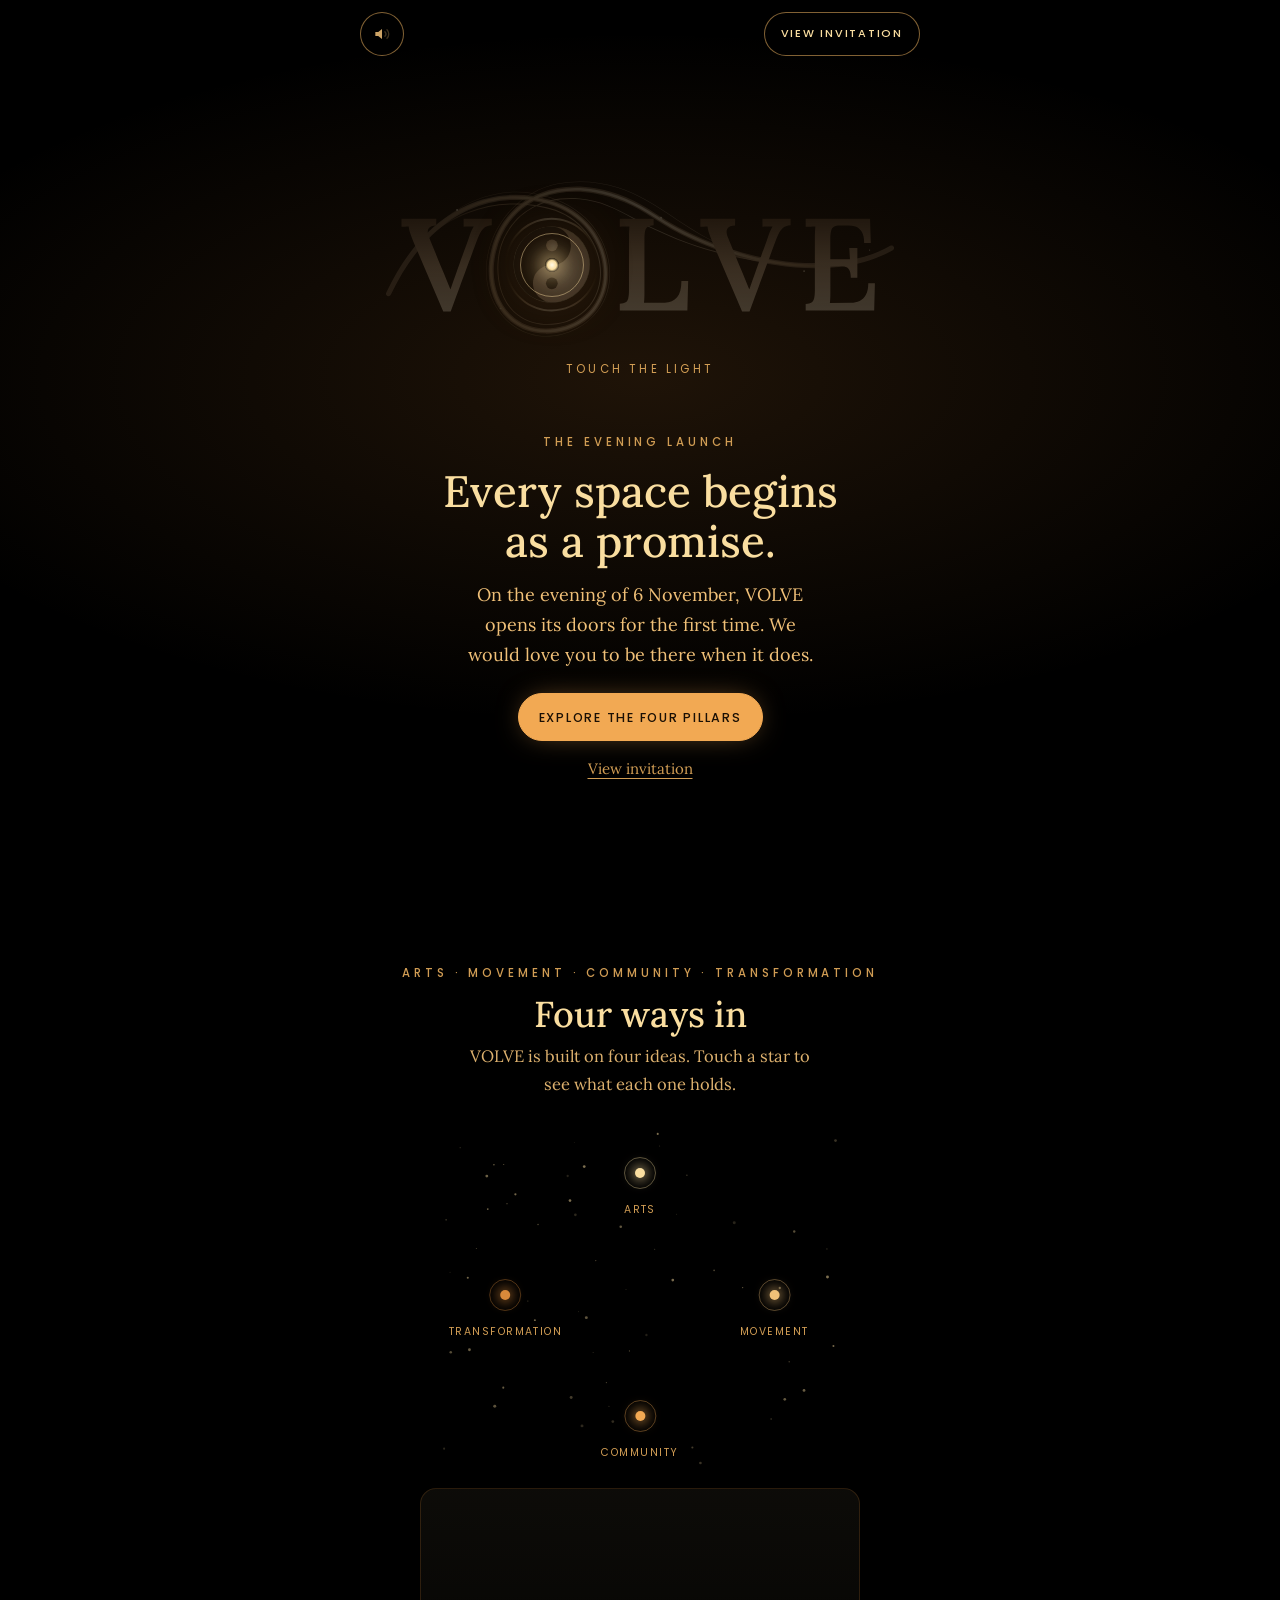
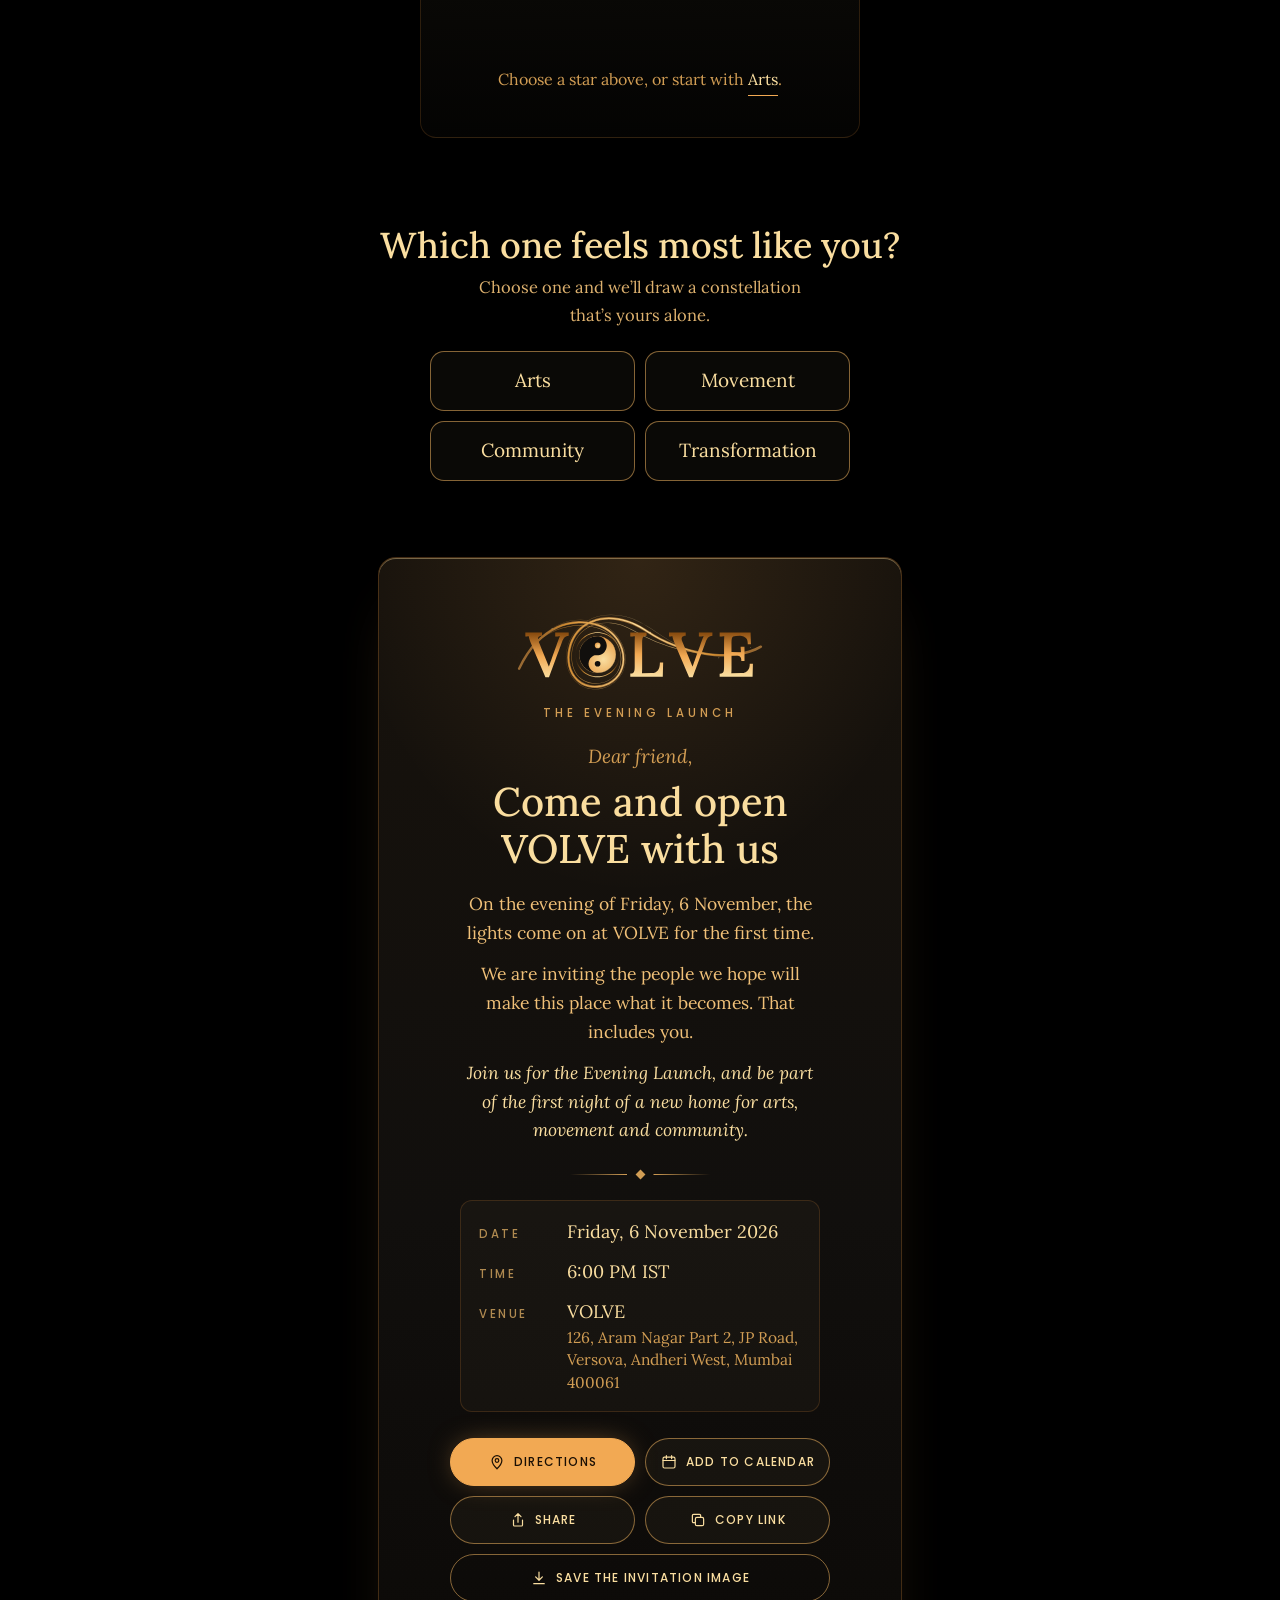
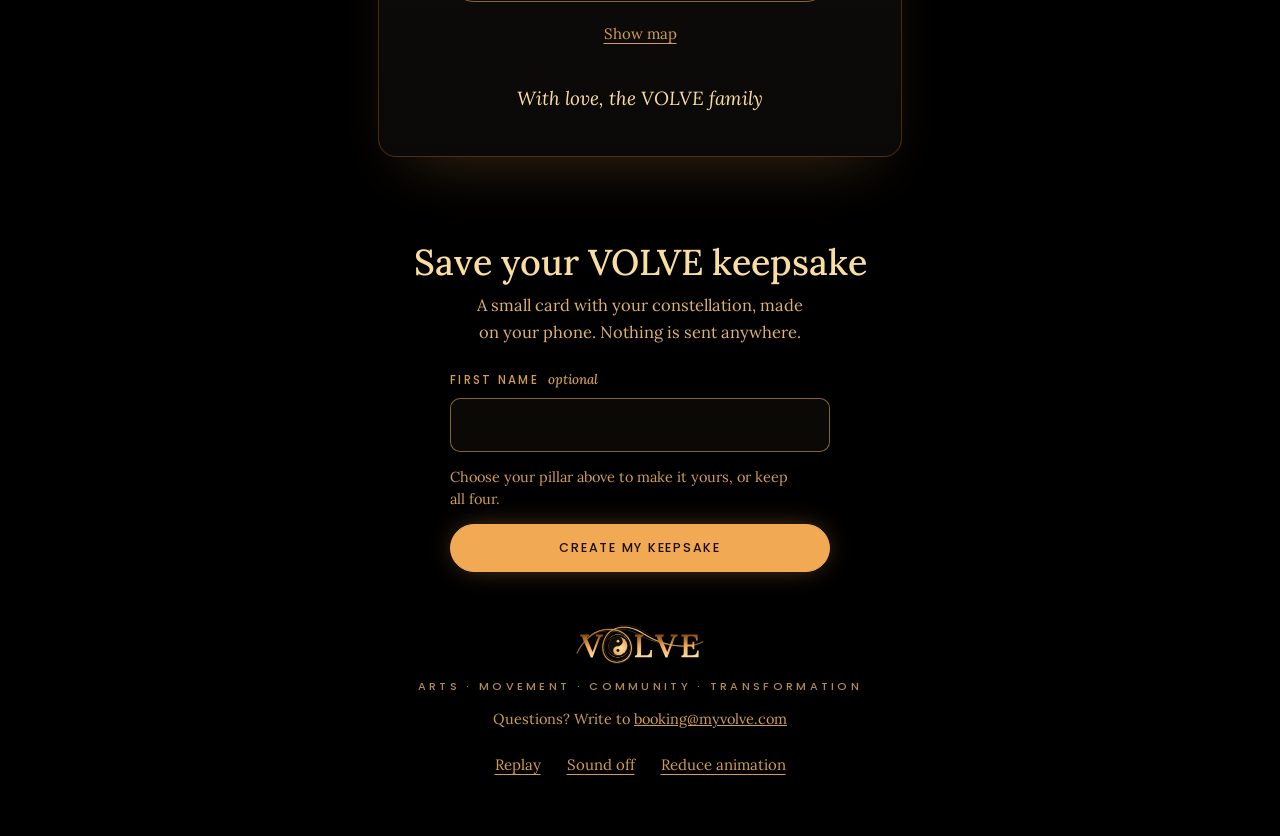
==== evening/index.html @ a176f543 "VOLVE launch invitations: Launch Pooja and Evening Launch Co-Authored-By: Claude Opus 5.5 <noreply@a" ====
<!doctype html>
<html lang="en" data-root="../">
<head>
<meta charset="utf-8">
<meta name="viewport" content="width=device-width, initial-scale=1, viewport-fit=cover">
<title>You’re invited · The VOLVE Evening Launch</title>
<meta name="description" content="6:00 PM, Friday, 6 November 2026. The first evening of VOLVE, Versova. Come and be part of it.">
<meta name="theme-color" content="#000000">
<meta name="color-scheme" content="dark">
<meta name="robots" content="noindex">
<meta property="og:type" content="website">
<meta property="og:site_name" content="VOLVE">
<meta property="og:url" content="https://invite.myvolve.com/evening/">
<meta property="og:title" content="You're invited · The VOLVE Evening Launch">
<meta property="og:description" content="6:00 PM, Friday, 6 November 2026. The first evening of VOLVE, Versova. Come and be part of it.">
<meta property="og:image" content="https://invite.myvolve.com/assets/og/og-evening.jpg">
<meta property="og:image:type" content="image/jpeg">
<meta property="og:image:width" content="1200">
<meta property="og:image:height" content="630">
<meta property="og:image:alt" content="You're invited · The VOLVE Evening Launch">
<meta name="twitter:card" content="summary_large_image">
<link rel="canonical" href="https://invite.myvolve.com/evening/">
<link rel="icon" href="../assets/brand/favicon.png">
<link rel="preload" href="../assets/brand/volve-logo-gold.svg" as="image">
<link rel="stylesheet" href="../shared/base.css">
<link rel="stylesheet" href="evening.css">
</head>
<body class="evening">
<div class="preview-bar" role="note">Preview · the date awaits final confirmation</div>

<main>
  <!-- 1 · Enter the world of VOLVE -->
  <section class="intro" id="top" aria-label="Welcome">
    <header class="topbar">
      <button type="button" class="icon-btn" data-action="sound" aria-pressed="false" aria-label="Turn sound on">
        <svg viewBox="0 0 24 24" aria-hidden="true"><path d="M4 9.5h3.5L12 6v12l-4.5-3.5H4z"/><path class="wave" d="M15.5 9.2a4 4 0 0 1 0 5.6M18 6.8a7.4 7.4 0 0 1 0 10.4"/></svg>
        <span class="label sr-only">Sound off</span>
      </button>
      <a class="btn btn-quiet" href="#invitation" data-go="invitation">View invitation</a>
    </header>

    <div class="lockup" id="lockup">
      <img class="logo" id="logo" src="../assets/brand/volve-logo-gold.svg" alt="VOLVE" width="1428" height="456">
      <svg class="trace" viewBox="86 322 1428 456" aria-hidden="true" focusable="false">
        <defs>
          <linearGradient id="traceGrad" x1="0" y1="0" x2="1" y2="0">
            <stop offset="0" stop-color="#8A4D10" stop-opacity="0"/><stop offset=".25" stop-color="#D89030"/>
            <stop offset=".5" stop-color="#FADEA0"/><stop offset=".75" stop-color="#D89030"/><stop offset="1" stop-color="#8A4D10" stop-opacity="0"/>
          </linearGradient>
          <filter id="traceGlow" x="-20%" y="-50%" width="140%" height="200%"><feGaussianBlur stdDeviation="6" result="b"/><feMerge><feMergeNode in="b"/><feMergeNode in="SourceGraphic"/></feMerge></filter>
        </defs>
        <path class="trace-path" transform="translate(2.4 50.9)" pathLength="1" filter="url(#traceGlow)"
          d="M 106.8 594.0 C 225.3 344.0 415.3 296.0 565.3 348.0 C 733.3 410.0 753.3 636.0 595.3 688.0 C 453.3 730.0 363.3 610.0 395.3 478.0 C 437.3 296.0 651.3 252.0 837.3 380.0 C 1025.3 506.0 1318.2 566.0 1488.2 468.0"/>
      </svg>
      <button type="button" class="spark" id="spark" aria-describedby="spark-cue">
        <span class="sr-only">Touch the light to begin</span>
      </button>
    </div>
    <p class="spark-cue" id="spark-cue" aria-live="polite">Touch the light</p>

    <div class="intro-copy">
      <p class="caps eyebrow">The Evening Launch</p>
      <h1 class="intro-title">Every space begins as a promise.</h1>
      <p class="intro-lead">On the evening of <span data-fill="dayMonth">6 November</span>, VOLVE opens its doors for the first time. We would love you to be there when it does.</p>
      <div class="intro-actions">
        <a class="btn btn-primary" href="#explore" data-go="explore">Explore the four pillars</a>
        <a class="link-btn" href="#invitation" data-go="invitation">View invitation</a>
      </div>
    </div>
  </section>

  <!-- 2 · A constellation of possibilities -->
  <section class="explore" id="explore" aria-labelledby="explore-title">
    <div class="wrap">
      <p class="caps eyebrow">Arts · Movement · Community · Transformation</p>
      <h2 id="explore-title">Four ways in</h2>
      <p class="sub">VOLVE is built on four ideas. Touch a star to see what each one holds.</p>

      <div class="sky" id="sky">
        <svg class="sky-lines" viewBox="0 0 360 300" aria-hidden="true" focusable="false">
          <g class="dust"><circle cx="118.0" cy="48.0" r="0.99" opacity="0.15"/><circle cx="192.6" cy="110.8" r="0.45" opacity="0.31"/><circle cx="17.2" cy="130.6" r="0.46" opacity="0.15"/><circle cx="153.4" cy="245.4" r="0.51" opacity="0.20"/><circle cx="224.9" cy="280.7" r="0.92" opacity="0.27"/><circle cx="347.6" cy="17.6" r="1.17" opacity="0.23"/><circle cx="54.8" cy="38.4" r="0.68" opacity="0.43"/><circle cx="67.6" cy="173.8" r="0.98" opacity="0.26"/><circle cx="196.8" cy="22.3" r="0.45" opacity="0.20"/><circle cx="243.5" cy="128.9" r="0.68" opacity="0.34"/><circle cx="163.5" cy="91.5" r="1.11" opacity="0.39"/><circle cx="89.9" cy="171.7" r="0.87" opacity="0.45"/><circle cx="260.8" cy="88.1" r="1.28" opacity="0.16"/><circle cx="151.2" cy="225.1" r="0.54" opacity="0.31"/><circle cx="17.8" cy="199.1" r="1.09" opacity="0.34"/><circle cx="312.2" cy="95.6" r="1.03" opacity="0.35"/><circle cx="208.1" cy="137.2" r="1.16" opacity="0.48"/><circle cx="170.9" cy="197.9" r="0.45" opacity="0.39"/><circle cx="231.8" cy="294.0" r="1.14" opacity="0.23"/><circle cx="139.8" cy="199.2" r="0.42" opacity="0.30"/><circle cx="63.2" cy="38.2" r="0.45" opacity="0.41"/><circle cx="49.5" cy="76.3" r="0.75" opacity="0.45"/><circle cx="32.4" cy="135.2" r="0.89" opacity="0.46"/><circle cx="292.4" cy="256.3" r="0.65" opacity="0.28"/><circle cx="130.3" cy="262.2" r="1.26" opacity="0.18"/><circle cx="66.0" cy="71.7" r="0.61" opacity="0.30"/><circle cx="211.4" cy="80.7" r="0.40" opacity="0.28"/><circle cx="134.0" cy="169.4" r="1.26" opacity="0.38"/><circle cx="185.5" cy="184.3" r="1.01" opacity="0.14"/><circle cx="320.6" cy="231.8" r="1.19" opacity="0.42"/><circle cx="142.1" cy="120.5" r="0.49" opacity="0.36"/><circle cx="25.9" cy="23.7" r="0.59" opacity="0.18"/><circle cx="123.7" cy="19.4" r="0.40" opacity="0.18"/><circle cx="39.7" cy="110.2" r="0.42" opacity="0.45"/><circle cx="220.2" cy="47.4" r="0.63" opacity="0.25"/><circle cx="132.2" cy="39.9" r="1.16" opacity="0.50"/><circle cx="168.0" cy="145.3" r="0.48" opacity="0.16"/><circle cx="124.6" cy="81.3" r="1.15" opacity="0.18"/><circle cx="12.1" cy="281.7" r="0.88" opacity="0.18"/><circle cx="195.2" cy="11.9" r="0.88" opacity="0.49"/><circle cx="307.9" cy="207.3" r="0.64" opacity="0.26"/><circle cx="62.8" cy="229.4" r="0.88" opacity="0.42"/><circle cx="120.0" cy="69.1" r="1.13" opacity="0.49"/><circle cx="304.1" cy="239.4" r="1.14" opacity="0.40"/><circle cx="83.8" cy="155.2" r="0.72" opacity="0.13"/><circle cx="13.8" cy="85.6" r="0.63" opacity="0.38"/><circle cx="340.7" cy="134.6" r="1.24" opacity="0.50"/><circle cx="340.2" cy="110.5" r="0.60" opacity="0.21"/><circle cx="73.2" cy="63.7" r="0.96" opacity="0.46"/><circle cx="299.8" cy="144.0" r="0.99" opacity="0.42"/><circle cx="33.8" cy="196.9" r="1.22" opacity="0.42"/><circle cx="268.0" cy="143.6" r="0.56" opacity="0.42"/><circle cx="121.0" cy="237.8" r="1.27" opacity="0.27"/><circle cx="145.3" cy="280.5" r="1.05" opacity="0.18"/><circle cx="48.7" cy="48.1" r="1.21" opacity="0.43"/><circle cx="55.5" cy="245.3" r="1.28" opacity="0.37"/><circle cx="127.3" cy="164.2" r="0.52" opacity="0.13"/><circle cx="345.8" cy="193.7" r="0.87" opacity="0.47"/><circle cx="156.7" cy="258.5" r="1.14" opacity="0.20"/><circle cx="92.6" cy="89.5" r="0.62" opacity="0.34"/></g>
          <path class="edge" id="edge-0" d="M180 46 L302 150" pathLength="1"/>
          <path class="edge" id="edge-1" d="M302 150 L180 254" pathLength="1"/>
          <path class="edge" id="edge-2" d="M180 254 L58 150" pathLength="1"/>
          <path class="edge" id="edge-3" d="M58 150 L180 46" pathLength="1"/>
        </svg>
        <button type="button" class="star" data-p="arts" style="--x:50%;--y:15.3%;--c:#FADEA0" aria-pressed="false" aria-controls="panel"><span class="dot" aria-hidden="true"></span><span class="name">Arts</span></button>
        <button type="button" class="star" data-p="movement" style="--x:82%;--y:50%;--c:#F0C078" aria-pressed="false" aria-controls="panel"><span class="dot" aria-hidden="true"></span><span class="name">Movement</span></button>
        <button type="button" class="star" data-p="community" style="--x:50%;--y:84.7%;--c:#F2A953" aria-pressed="false" aria-controls="panel"><span class="dot" aria-hidden="true"></span><span class="name">Community</span></button>
        <button type="button" class="star" data-p="transformation" style="--x:18%;--y:50%;--c:#D9893A" aria-pressed="false" aria-controls="panel"><span class="dot" aria-hidden="true"></span><span class="name">Transformation</span></button>
      </div>

      <div class="panel" id="panel" aria-live="polite">
        <canvas class="pillar-art" id="pillar-art" width="640" height="240" aria-hidden="true"></canvas>
        <div class="panel-text" id="panel-text">
          <p class="panel-hint">Choose a star above, or start with <button type="button" class="inline-btn" data-start="arts">Arts</button>.</p>
        </div>
      </div>
    </div>
  </section>

  <!-- 3 · Make your mark -->
  <section class="mark" id="mark" aria-labelledby="mark-title">
    <div class="wrap">
      <h2 id="mark-title">Which one feels most like you?</h2>
      <p class="sub">Choose one and we’ll draw a constellation that’s yours alone.</p>
      <div class="mark-grid" role="group" aria-label="Choose your pillar">
        <button type="button" class="mark-btn" data-m="arts" aria-pressed="false" style="--c:#FADEA0">Arts</button>
        <button type="button" class="mark-btn" data-m="movement" aria-pressed="false" style="--c:#F0C078">Movement</button>
        <button type="button" class="mark-btn" data-m="community" aria-pressed="false" style="--c:#F2A953">Community</button>
        <button type="button" class="mark-btn" data-m="transformation" aria-pressed="false" style="--c:#D9893A">Transformation</button>
      </div>

      <form class="name-step" id="name-step" hidden>
        <p class="name-q">May we write your name beside it?</p>
        <div class="name-row">
          <label class="sr-only" for="name-input">Your first name (optional)</label>
          <input id="name-input" autocomplete="given-name" maxlength="30" placeholder="Your first name" aria-describedby="name-note">
          <button type="submit" class="btn btn-primary">Add</button>
        </div>
        <button type="button" class="link-btn" id="name-skip">Skip</button>
        <p class="name-note" id="name-note">Your name stays on this phone. It is never sent anywhere.</p>
      </form>

      <figure class="my-sky" id="my-sky" hidden>
        <canvas id="my-canvas" width="720" height="720" role="img" aria-label="Your constellation"></canvas>
        <figcaption>
          <p class="my-title" id="my-title"></p>
          <p class="my-response" id="my-response" aria-live="polite"></p>
          <a class="btn btn-primary" href="#invitation" data-go="invitation" id="reveal-btn">Reveal my invitation</a>
        </figcaption>
      </figure>
    </div>
  </section>

  <!-- 4 · The invitation -->
  <section class="invite" id="invitation" tabindex="-1" aria-labelledby="invite-title">
    <div class="wrap">
      <article class="card" id="card">
        <div class="sweep" aria-hidden="true"></div>
        <img class="logo-sm" src="../assets/brand/volve-logo-gold.svg" alt="VOLVE" width="1428" height="456">
        <p class="caps eyebrow">The Evening Launch</p>
        <p class="greeting" id="greeting">Dear friend,</p>
        <h1 id="invite-title">Come and open VOLVE with us</h1>
        <div class="copy">
          <p>On the evening of <span data-fill="weekdayDayMonth">Friday, 6 November</span>, the lights come on at VOLVE for the first time.</p>
          <p>We are inviting the people we hope will make this place what it becomes. That includes you.</p>
          <p class="lead">Join us for the Evening Launch, and be part of the first night of a new home for arts, movement and community.</p>
        </div>
        <p class="your-pillar" id="your-pillar" hidden></p>

        <div class="gilt-rule" aria-hidden="true"><span></span></div>

        <dl class="details">
          <div><dt>Date</dt><dd data-fill="date">Friday, 6 November 2026</dd></div>
          <div><dt>Time</dt><dd data-fill="time">6:00 PM IST</dd></div>
          <div><dt>Venue</dt><dd><span data-fill="venueName">VOLVE</span><small data-fill="venue1">126, Aram Nagar Part 2, JP Road,</small><small data-fill="venue2">Versova, Andheri West, Mumbai 400061</small></dd></div>
        </dl>

        <div class="actions">
          <a class="btn btn-primary" data-href="maps" href="https://maps.app.goo.gl/Mk4wmQ7941QApeSA9" target="_blank" rel="noopener">
            <svg viewBox="0 0 24 24" aria-hidden="true"><path d="M12 21s-6.5-6.2-6.5-11a6.5 6.5 0 0 1 13 0c0 4.8-6.5 11-6.5 11z"/><circle cx="12" cy="10" r="2.4"/></svg>Directions</a>
          <a class="btn" href="../assets/calendar/volve-evening-launch.ics" data-action="calendar">
            <svg viewBox="0 0 24 24" aria-hidden="true"><rect x="4" y="5.5" width="16" height="14.5" rx="2"/><path d="M4 10h16M8.5 3.5v4M15.5 3.5v4"/></svg>Add to calendar</a>
          <button type="button" class="btn" data-action="share">
            <svg viewBox="0 0 24 24" aria-hidden="true"><path d="M12 15V4M8 7.5 12 3.5l4 4M6 12v6.5A1.5 1.5 0 0 0 7.5 20h9a1.5 1.5 0 0 0 1.5-1.5V12"/></svg>Share</button>
          <button type="button" class="btn" data-action="copy">
            <svg viewBox="0 0 24 24" aria-hidden="true"><rect x="8.5" y="8.5" width="11" height="11" rx="2"/><path d="M15.5 8.5V6a1.5 1.5 0 0 0-1.5-1.5H6A1.5 1.5 0 0 0 4.5 6v8A1.5 1.5 0 0 0 6 15.5h2.5"/></svg>Copy link</button>
          <button type="button" class="btn btn-ghost wide" data-action="card">
            <svg viewBox="0 0 24 24" aria-hidden="true"><path d="M12 4v11M7.5 10.5 12 15l4.5-4.5M5 19.5h14"/></svg>Save the invitation image</button>
          <button type="button" class="link-btn wide" data-action="map" aria-controls="map-box" aria-expanded="false">Show map</button>
        </div>
        <div class="map-box" id="map-box" hidden></div>

        <p class="host" data-fill="host">With love, the VOLVE family</p>
      </article>
    </div>
  </section>

  <!-- 5 · Keepsake -->
  <section class="keepsake" id="keepsake" aria-labelledby="keep-title">
    <div class="wrap">
      <h2 id="keep-title">Save your VOLVE keepsake</h2>
      <p class="sub">A small card with your constellation, made on your phone. Nothing is sent anywhere.</p>
      <form class="keep-form" id="keep-form">
        <div class="field">
          <label for="keep-name">First name <span class="opt">optional</span></label>
          <input id="keep-name" autocomplete="given-name" maxlength="30">
        </div>
        <p class="hint" id="keep-note">Choose your pillar above to make it yours, or keep all four.</p>
        <button type="submit" class="btn btn-primary btn-block" id="keep-make">Create my keepsake</button>
      </form>
      <div class="keep-out" id="keep-out" hidden>
        <img id="keep-img" alt="">
        <div class="actions">
          <button type="button" class="btn btn-primary" id="keep-save">Save image</button>
          <button type="button" class="btn" id="keep-share">Share</button>
        </div>
      </div>
      <p class="hint inapp" data-inapp-hint hidden></p>
    </div>
  </section>
</main>

<footer class="foot">
  <img class="foot-logo" src="../assets/brand/volve-logo-gold.svg" alt="" width="1428" height="456">
  <p class="caps motto">Arts · Movement · Community · Transformation</p>
  <p>Questions? Write to <a data-href="email" href="mailto:booking@myvolve.com" data-fill="email">booking@myvolve.com</a></p>
  <div class="foot-links">
    <button type="button" class="link-btn" id="replay">Replay</button>
    <button type="button" class="link-btn" data-action="sound" aria-pressed="false"><span class="label">Sound off</span></button>
    <button type="button" class="link-btn" data-action="motion" aria-pressed="false">Reduce animation</button>
  </div>
</footer>

<script defer src="../config.js"></script>
<script defer src="../shared/core.js"></script>
<script defer src="../shared/music.js"></script>
<script defer src="evening.js"></script>
</body>
</html>
---- shared/base.css ----
/* Shared components for both invitations. Colours and faces come from each page's tokens. */
@font-face { font-family: "Lora"; font-weight: 400; font-style: normal; font-display: swap; src: url("../assets/fonts/lora-latin-400-normal.woff2") format("woff2"); }
@font-face { font-family: "Lora"; font-weight: 500; font-style: normal; font-display: swap; src: url("../assets/fonts/lora-latin-500-normal.woff2") format("woff2"); }
@font-face { font-family: "Lora"; font-weight: 600; font-style: normal; font-display: swap; src: url("../assets/fonts/lora-latin-600-normal.woff2") format("woff2"); }
@font-face { font-family: "Lora"; font-weight: 400; font-style: italic; font-display: swap; src: url("../assets/fonts/lora-latin-400-italic.woff2") format("woff2"); }
@font-face { font-family: "Lora"; font-weight: 500; font-style: italic; font-display: swap; src: url("../assets/fonts/lora-latin-500-italic.woff2") format("woff2"); }
@font-face { font-family: "Poppins"; font-weight: 400; font-style: normal; font-display: swap; src: url("../assets/fonts/poppins-latin-400-normal.woff2") format("woff2"); }
@font-face { font-family: "Poppins"; font-weight: 500; font-style: normal; font-display: swap; src: url("../assets/fonts/poppins-latin-500-normal.woff2") format("woff2"); }

*, *::before, *::after { box-sizing: border-box; }
html { -webkit-text-size-adjust: 100%; text-size-adjust: 100%; overflow-x: hidden; }
body {
  margin: 0; background: var(--ground); color: var(--ink);
  font-family: var(--f-body); font-size: 17px; line-height: 1.65;
  -webkit-font-smoothing: antialiased; overflow-x: hidden;
}
img, svg, canvas { max-width: 100%; }
h1, h2, h3 { font-family: var(--f-display); font-weight: 500; text-wrap: balance; margin: 0; line-height: 1.18; color: var(--ink-strong); }
p { margin: 0; text-wrap: pretty; }
a { color: inherit; }
button { font: inherit; color: inherit; }
[hidden] { display: none !important; }
.sr-only { position: absolute; width: 1px; height: 1px; padding: 0; margin: -1px; overflow: hidden; clip: rect(0 0 0 0); white-space: nowrap; border: 0; }

.caps { font-family: var(--f-caps); text-transform: uppercase; letter-spacing: .28em; font-size: 12px; font-weight: 500; }
.wrap { width: 100%; max-width: 560px; margin: 0 auto; padding-left: max(18px, env(safe-area-inset-left, 0px)); padding-right: max(18px, env(safe-area-inset-right, 0px)); }

:focus { outline: none; }
:focus-visible { outline: 2px solid var(--focus); outline-offset: 3px; border-radius: 6px; }

/* Preview notice (only while details are unconfirmed) */
.preview-bar { display: none; }
.date-unconfirmed .preview-bar {
  display: block; position: relative; z-index: 30; text-align: center; font-family: var(--f-caps); font-size: 11.5px;
  letter-spacing: .08em; padding: 7px max(16px, env(safe-area-inset-right, 0px)) 7px max(16px, env(safe-area-inset-left, 0px));
  background: var(--preview-bg); color: var(--preview-ink);
}

/* Buttons */
.btn {
  display: inline-flex; align-items: center; justify-content: center; gap: 8px;
  min-height: 48px; padding: 10px 20px; border-radius: 999px; cursor: pointer;
  border: 1px solid var(--line-strong); background: var(--btn-bg); color: var(--ink-strong);
  font-family: var(--f-caps); font-size: 12.5px; font-weight: 500; letter-spacing: .14em; text-transform: uppercase;
  text-decoration: none; text-align: center; line-height: 1.25;
  transition: background .2s ease, border-color .2s ease, transform .09s ease;
  -webkit-tap-highlight-color: transparent;
}
.btn:hover { background: var(--btn-hover); }
.btn:active { transform: scale(.985); }
.btn[disabled] { opacity: .6; cursor: progress; }
.btn-primary { background: var(--accent); border-color: var(--accent); color: var(--on-accent); }
.btn-primary:hover { background: var(--accent-hover); border-color: var(--accent-hover); }
.btn-ghost { background: transparent; }
.btn-block { width: 100%; }
.btn svg { width: 18px; height: 18px; flex: none; }
.link-btn { background: none; border: 0; padding: 10px 6px; min-height: 44px; cursor: pointer; text-decoration: underline; text-underline-offset: 4px; color: var(--ink-soft); font-family: var(--f-body); font-size: 15px; }

/* Action grid */
.actions { display: grid; grid-template-columns: 1fr 1fr; gap: 10px; }
.actions .wide { grid-column: 1 / -1; }
.actions .btn { padding-left: 10px; padding-right: 10px; letter-spacing: .1em; font-size: 12px; }

/* Details list */
.details { display: grid; gap: 14px; margin: 0; }
.details div { display: grid; grid-template-columns: 76px 1fr; gap: 12px; align-items: baseline; }
.details dt { font-family: var(--f-caps); text-transform: uppercase; font-size: 11.5px; letter-spacing: .22em; color: var(--ink-faint); font-weight: 500; }
.details dd { margin: 0; color: var(--ink-strong); font-size: 18px; line-height: 1.45; min-width: 0; }
.details dd small { display: block; font-size: 15.5px; color: var(--ink-soft); }

/* Forms */
.field { display: grid; gap: 8px; min-width: 0; border: 0; padding: 0; margin: 0; }
.field label { font-family: var(--f-caps); text-transform: uppercase; font-size: 11.5px; letter-spacing: .2em; color: var(--ink-soft); font-weight: 500; }
.field input {
  width: 100%; min-height: 50px; padding: 12px 14px; border-radius: 10px; font: inherit; font-size: 17px;
  border: 1px solid var(--line-strong); background: var(--field-bg); color: var(--ink-strong);
}
.field input:focus-visible { outline: 2px solid var(--focus); outline-offset: 2px; }
.field .opt { text-transform: none; letter-spacing: 0; font-family: var(--f-body); font-style: italic; font-size: 13.5px; margin-left: 4px; }
.hint { font-size: 14.5px; color: var(--ink-soft); line-height: 1.5; }

/* Toast */
.toast {
  position: fixed; left: 50%; bottom: calc(18px + env(safe-area-inset-bottom, 0px)); z-index: 60;
  transform: translate(-50%, 16px); opacity: 0; pointer-events: none; transition: all .25s ease;
  background: var(--toast-bg); color: var(--toast-ink); padding: 10px 18px; border-radius: 999px;
  font-family: var(--f-caps); font-size: 12.5px; letter-spacing: .06em; max-width: calc(100% - 32px); text-align: center;
}
.toast.show { opacity: 1; transform: translate(-50%, 0); }

/* Sheet (dialog) */
.sheet-wrap { position: fixed; inset: 0; z-index: 50; background: var(--scrim); display: flex; align-items: flex-end; justify-content: center; opacity: 0; transition: opacity .2s ease; }
.sheet-wrap.open { opacity: 1; }
.sheet {
  width: 100%; max-width: 520px; max-height: 92vh; overflow: auto; background: var(--sheet-bg); color: var(--ink);
  border-radius: 20px 20px 0 0; padding: 20px max(20px, env(safe-area-inset-right, 0px)) calc(24px + env(safe-area-inset-bottom, 0px)) max(20px, env(safe-area-inset-left, 0px));
  transform: translateY(24px); transition: transform .25s ease; border: 1px solid var(--line);
}
.sheet-wrap.open .sheet { transform: none; }
@media (min-width: 640px) { .sheet-wrap { align-items: center; } .sheet { border-radius: 20px; } }
.sheet-head { display: flex; align-items: center; justify-content: space-between; gap: 12px; margin-bottom: 14px; }
.sheet-head h2 { font-size: 22px; }
.sheet-close { background: none; border: 1px solid var(--line-strong); border-radius: 999px; min-height: 40px; padding: 6px 14px; cursor: pointer; font-family: var(--f-caps); font-size: 11.5px; letter-spacing: .14em; text-transform: uppercase; color: var(--ink-soft); }
.sheet-body { display: grid; gap: 14px; }
.sheet-actions { display: grid; gap: 10px; }
.sheet-note { font-size: 14.5px; color: var(--ink-soft); }
.sheet-image { width: 100%; height: auto; border-radius: 12px; border: 1px solid var(--line); -webkit-touch-callout: default; }
.link-field { width: 100%; min-height: 48px; padding: 10px 12px; border-radius: 10px; border: 1px solid var(--line-strong); background: var(--field-bg); color: var(--ink-strong); font: inherit; font-size: 15px; }

/* Footer */
.foot { text-align: center; padding-block: 40px calc(48px + env(safe-area-inset-bottom, 0px)); display: grid; gap: 12px; justify-items: center; }
.foot .motto { color: var(--ink-faint); font-size: 11px; letter-spacing: .3em; }
.foot p { font-size: 14.5px; color: var(--ink-soft); }
.foot-links { display: flex; flex-wrap: wrap; gap: 4px 14px; justify-content: center; }

/* Reduced motion: everything rests in its final state */
@media (prefers-reduced-motion: reduce) {
  *, *::before, *::after { animation-duration: .001ms !important; animation-iteration-count: 1 !important; transition-duration: .001ms !important; scroll-behavior: auto !important; }
}
.rm *, .rm *::before, .rm *::after { animation-duration: .001ms !important; animation-iteration-count: 1 !important; transition-duration: .001ms !important; scroll-behavior: auto !important; }
---- evening/evening.css ----
/* VOLVE Evening Launch — the house noir and gold (Brand System v2.0 / Atelier Noir theme).
   Layout: one centred column; the lockup fills the first screen, then the constellation, your mark, the invitation. */
:root {
  color-scheme: dark;
  --noir: #000000; --coal: #110F0D; --obsidian: #060403;
  --bronze: #8A4D10; --ember: #C07830; --amber: #F2A953;
  --soft-gold: #F0C078; --champagne: #FADEA0; --muted-gold: #D19D54;

  --ground: var(--noir);
  --ink-strong: var(--champagne);
  --ink: var(--soft-gold);
  --ink-soft: var(--muted-gold);
  --ink-faint: #B08A50;
  --accent: var(--amber);
  --accent-hover: #F6BA6E;
  --on-accent: #1A0F04;
  --line: rgba(192, 120, 48, .34);
  --line-strong: rgba(209, 157, 84, .62);
  --btn-bg: rgba(250, 222, 160, .04);
  --btn-hover: rgba(242, 169, 83, .1);
  --field-bg: rgba(250, 222, 160, .04);
  --selected: rgba(242, 169, 83, .1);
  --focus: var(--amber);
  --danger: #E88B73; --danger-wash: rgba(232, 139, 115, .12);
  --toast-bg: var(--champagne); --toast-ink: #1A0F04;
  --scrim: rgba(0, 0, 0, .66);
  --sheet-bg: var(--coal);
  --preview-bg: #2A1B0B; --preview-ink: var(--champagne);

  --f-display: "Lora", Georgia, "Times New Roman", serif;
  --f-body: "Lora", Georgia, "Times New Roman", serif;
  --f-caps: "Poppins", "Segoe UI", system-ui, Arial, sans-serif;
}
body.evening { background: var(--noir); }

/* Top bar */
.topbar {
  position: sticky; top: env(safe-area-inset-top, 0px); z-index: 20; width: 100%; max-width: 560px;
  display: flex; justify-content: space-between; align-items: center; gap: 10px; padding: 12px 0;
}
.topbar.stuck { background: rgba(0, 0, 0, .7); -webkit-backdrop-filter: blur(10px); backdrop-filter: blur(10px); }
.btn-quiet { min-height: 44px; padding: 8px 16px; font-size: 11px; letter-spacing: .16em; background: rgba(0, 0, 0, .5); }
.icon-btn {
  display: inline-flex; align-items: center; justify-content: center; width: 44px; height: 44px; padding: 0; border-radius: 999px;
  border: 1px solid var(--line-strong); background: rgba(0, 0, 0, .5); cursor: pointer; color: var(--soft-gold);
}
.icon-btn svg { width: 20px; height: 20px; fill: none; stroke: currentColor; stroke-width: 1.6; stroke-linecap: round; stroke-linejoin: round; }
.icon-btn svg path:first-child { fill: currentColor; stroke: none; opacity: .85; }
.icon-btn[aria-pressed="false"] .wave { opacity: .25; }
.btn svg { fill: none; stroke: currentColor; stroke-width: 1.6; stroke-linecap: round; stroke-linejoin: round; }
.btn-primary { box-shadow: 0 0 28px -8px rgba(242, 169, 83, .55); }

.eyebrow { color: var(--muted-gold); letter-spacing: .34em; font-size: 11.5px; }

/* 1 · Intro */
.intro {
  position: relative; min-height: 100svh; display: grid; justify-items: center; align-content: start; text-align: center;
  padding: 0 max(18px, env(safe-area-inset-right, 0px)) 40px max(18px, env(safe-area-inset-left, 0px));
  background: radial-gradient(90% 55% at 50% 42%, rgba(192, 120, 48, .16), rgba(192, 120, 48, 0) 70%);
}
.lockup { position: relative; width: min(100%, 520px); aspect-ratio: 1428 / 456; margin-top: clamp(40px, 12vh, 120px); }
.lockup .logo { position: absolute; inset: 0; width: 100%; height: 100%; opacity: 1; transition: opacity 1.6s ease .7s, filter 1.6s ease .7s; }
.js .lockup:not(.awake) .logo { opacity: .2; filter: saturate(.4); }
.trace { position: absolute; inset: 0; width: 100%; height: 100%; overflow: visible; pointer-events: none; }
.trace-path { fill: none; stroke: url(#traceGrad); stroke-width: 7; stroke-linecap: round; stroke-dasharray: 1; stroke-dashoffset: 1; opacity: 0; }
.awake .trace-path { animation: trace 1.7s cubic-bezier(.45, .05, .3, 1) both, traceOut 1s ease 1.9s both; }
@keyframes trace { 0% { stroke-dashoffset: 1; opacity: 1; } 100% { stroke-dashoffset: 0; opacity: 1; } }
@keyframes traceOut { to { opacity: 0; } }

.spark {
  position: absolute; left: 33%; top: 53.3%; width: 76px; height: 76px; margin: -38px 0 0 -38px; border-radius: 50%;
  border: 0; padding: 0; cursor: pointer; background: transparent; -webkit-tap-highlight-color: transparent; touch-action: manipulation;
}
.spark::before {
  content: ""; position: absolute; left: 50%; top: 50%; width: 14px; height: 14px; margin: -7px 0 0 -7px; border-radius: 50%;
  background: radial-gradient(circle, #FFF8E6 0%, var(--champagne) 45%, rgba(242, 169, 83, .0) 72%);
  box-shadow: 0 0 18px 6px rgba(250, 222, 160, .55), 0 0 60px 18px rgba(242, 169, 83, .25);
  animation: breathe 2.6s ease-in-out infinite;
}
.spark::after {
  content: ""; position: absolute; inset: 6px; border-radius: 50%; border: 1px solid rgba(250, 222, 160, .45);
  animation: halo 2.6s ease-out infinite;
}
@keyframes breathe { 0%, 100% { transform: scale(1); } 50% { transform: scale(1.35); } }
@keyframes halo { 0% { transform: scale(.4); opacity: .9; } 100% { transform: scale(1.5); opacity: 0; } }
.awake .spark { pointer-events: none; }
.awake .spark::before { animation: burst .9s ease-out both; }
.awake .spark::after { animation: ring 1.1s ease-out both; }
@keyframes burst { 0% { transform: scale(1); opacity: 1; } 40% { transform: scale(3.2); opacity: 1; } 100% { transform: scale(5); opacity: 0; } }
@keyframes ring { 0% { transform: scale(.6); opacity: 1; border-width: 2px; } 100% { transform: scale(2.4); opacity: 0; } }
.spark:focus-visible { outline: 2px solid var(--amber); outline-offset: 2px; }
.spark-cue { font-family: var(--f-caps); text-transform: uppercase; letter-spacing: .28em; font-size: 11.5px; color: var(--muted-gold); margin-top: 18px; min-height: 1.6em; }

.intro-copy { display: grid; gap: 14px; justify-items: center; margin-top: clamp(26px, 6vh, 56px); max-width: 30rem; }
.intro-title { font-size: clamp(30px, 8.4vw, 44px); font-weight: 500; line-height: 1.14; color: var(--champagne); max-width: 17ch; }
.intro-lead { font-size: 18px; color: var(--soft-gold); max-width: 32ch; }
.intro-actions { display: grid; gap: 6px; justify-items: center; margin-top: 10px; }
.woke .intro-copy > * { animation: rise .9s ease-out both; }
.woke .intro-copy > :nth-child(2) { animation-delay: .12s; } .woke .intro-copy > :nth-child(3) { animation-delay: .24s; } .woke .intro-copy > :nth-child(4) { animation-delay: .36s; }
@keyframes rise { from { opacity: 0; transform: translateY(10px); } to { opacity: 1; transform: none; } }

/* 2 · Constellation */
.explore, .mark, .keepsake { padding-block: 64px 12px; text-align: center; }
.explore h2, .mark h2, .keepsake h2 { font-size: clamp(28px, 7vw, 36px); margin: 10px 0 8px; }
.sub { color: var(--soft-gold); max-width: 34ch; margin: 0 auto 22px; font-size: 16.5px; opacity: .92; }
.sky { position: relative; width: 100%; max-width: 420px; margin: 8px auto 0; aspect-ratio: 360 / 300; }
.sky-lines { position: absolute; inset: 0; width: 100%; height: 100%; overflow: visible; }
.dust circle { fill: var(--champagne); }
.edge { fill: none; stroke: rgba(240, 192, 120, .55); stroke-width: 1; stroke-dasharray: 1; stroke-dashoffset: 1; transition: stroke-dashoffset 1.2s ease; }
.edge.on { stroke-dashoffset: 0; }
.sky.complete .edge { stroke: rgba(250, 222, 160, .8); }
.star {
  position: absolute; left: var(--x); top: var(--y); transform: translate(-50%, -24px);
  display: grid; justify-items: center; gap: 6px; min-width: 64px; padding: 4px 6px 6px; border: 0; background: none; cursor: pointer;
  -webkit-tap-highlight-color: transparent; border-radius: 12px;
}
.star .dot { position: relative; width: 40px; height: 40px; border-radius: 50%; display: block; }
.star .dot::before { content: ""; position: absolute; left: 50%; top: 50%; width: 10px; height: 10px; margin: -5px 0 0 -5px; border-radius: 50%; background: var(--c); box-shadow: 0 0 12px 3px color-mix(in srgb, var(--c) 55%, transparent); transition: transform .4s ease, box-shadow .4s ease; }
.star .dot::after { content: ""; position: absolute; inset: 4px; border-radius: 50%; border: 1px solid var(--c); opacity: .35; animation: twinkle 3.4s ease-in-out infinite; }
.star:nth-of-type(2) .dot::after { animation-delay: -.8s; } .star:nth-of-type(3) .dot::after { animation-delay: -1.6s; } .star:nth-of-type(4) .dot::after { animation-delay: -2.4s; }
@keyframes twinkle { 0%, 100% { transform: scale(.85); opacity: .25; } 50% { transform: scale(1.1); opacity: .6; } }
.star .name { font-family: var(--f-caps); text-transform: uppercase; letter-spacing: .14em; font-size: 10.5px; color: var(--muted-gold); background: var(--noir); padding: 2px 6px; border-radius: 6px; white-space: nowrap; }
.star[aria-pressed="true"] .dot::before { transform: scale(1.7); box-shadow: 0 0 22px 8px color-mix(in srgb, var(--c) 60%, transparent); }
.star[aria-pressed="true"] .name { color: var(--champagne); }
.star.seen .dot::after { opacity: .7; animation: none; }
.star:focus-visible { outline: 2px solid var(--amber); outline-offset: 2px; }

.panel { margin: 18px auto 0; max-width: 440px; border-radius: 16px; padding: 18px 18px 22px; border: 1px solid rgba(192, 120, 48, .2);
  background: linear-gradient(180deg, rgba(250, 222, 160, .05), rgba(250, 222, 160, .015)); min-height: 250px; }
.pillar-art { width: 100%; height: auto; aspect-ratio: 640 / 240; display: block; }
.panel-text { display: grid; gap: 8px; margin-top: 6px; }
.panel-text h3 { font-size: 26px; color: var(--champagne); }
.panel-text .line { font-style: italic; font-size: 19px; color: var(--c, var(--amber)); }
.panel-text .msg { font-size: 17px; color: var(--soft-gold); }
.panel-text .human { font-size: 15.5px; color: var(--muted-gold); }
.panel-text .next { justify-self: center; margin-top: 8px; }
.panel-hint { color: var(--muted-gold); font-size: 16px; }
.inline-btn { background: none; border: 0; border-bottom: 1px solid var(--amber); color: var(--champagne); padding: 2px 0; cursor: pointer; font: inherit; min-height: 32px; }

/* 3 · Your mark */
.mark-grid { display: grid; grid-template-columns: repeat(2, minmax(0, 1fr)); gap: 10px; max-width: 420px; margin: 0 auto; }
.mark-btn {
  min-height: 60px; padding: 12px 8px; border-radius: 14px; cursor: pointer; border: 1px solid var(--line-strong); background: var(--btn-bg);
  font-family: var(--f-display); font-size: 19px; color: var(--champagne); transition: background .25s, border-color .25s, box-shadow .25s;
  -webkit-tap-highlight-color: transparent; min-width: 0;
}
.mark-btn:hover { background: var(--btn-hover); }
.mark-btn[aria-pressed="true"] { border-color: var(--c); background: rgba(242, 169, 83, .1); box-shadow: inset 0 0 0 1px var(--c), 0 0 26px -10px var(--c); }
.name-step { display: grid; justify-items: center; gap: 8px; max-width: 380px; margin: 22px auto 0; animation: rise .6s ease both; }
.name-q { font-size: 19px; color: var(--champagne); }
.name-row { display: flex; gap: 8px; width: 100%; }
.name-row input { flex: 1; min-width: 0; min-height: 50px; padding: 12px 14px; border-radius: 999px; border: 1px solid var(--line-strong); background: var(--field-bg); color: var(--champagne); font: inherit; font-size: 17px; text-align: center; }
.name-row input::placeholder { color: rgba(209, 157, 84, .7); }
.name-row input:focus-visible { outline: 2px solid var(--focus); outline-offset: 2px; }
.name-note { font-size: 13.5px; color: var(--ink-faint); }
.my-sky { margin: 26px auto 0; max-width: 420px; display: grid; gap: 16px; justify-items: center; }
.my-sky canvas { width: min(100%, 360px); height: auto; aspect-ratio: 1; border-radius: 50%; background: radial-gradient(circle, rgba(192, 120, 48, .12), rgba(0, 0, 0, 0) 70%); }
.my-sky figcaption { display: grid; gap: 10px; justify-items: center; }
.my-title { font-family: var(--f-caps); text-transform: uppercase; letter-spacing: .28em; font-size: 12px; color: var(--muted-gold); }
.my-response { font-style: italic; font-size: 20px; color: var(--champagne); max-width: 26ch; line-height: 1.45; }

/* 4 · Invitation card */
.invite { padding-block: 64px 10px; scroll-margin-top: 60px; }
.invite:focus { outline: none; }
.card {
  position: relative; overflow: hidden; text-align: center; padding: 40px 24px 34px; border-radius: 18px;
  background: linear-gradient(180deg, #17120C 0%, var(--coal) 55%, #0B0907 100%);
  border: 1px solid rgba(192, 120, 48, .3);
  box-shadow: inset 0 1px 0 rgba(250, 222, 160, .4), 0 30px 60px -30px rgba(242, 169, 83, .25);
}
.card::before { content: ""; position: absolute; inset: 0; pointer-events: none;
  background: radial-gradient(80% 40% at 50% 0%, rgba(242, 169, 83, .12), rgba(242, 169, 83, 0) 70%); }
.sweep { position: absolute; inset: -20% -60%; pointer-events: none; opacity: 0;
  background: linear-gradient(105deg, rgba(250, 222, 160, 0) 42%, rgba(250, 222, 160, .16) 50%, rgba(250, 222, 160, 0) 58%); transform: translateX(-60%); }
.card.reveal .sweep { animation: sweep 2s ease-out .2s 1 both; }
@keyframes sweep { 0% { opacity: 0; transform: translateX(-60%); } 15% { opacity: 1; } 100% { opacity: 0; transform: translateX(60%); } }
.logo-sm { position: relative; width: min(250px, 72%); height: auto; display: block; margin: 0 auto 12px; }
.card .eyebrow { margin-bottom: 18px; }
.greeting { font-style: italic; font-size: 19px; color: var(--muted-gold); margin-bottom: 6px; }
.card h1 { font-size: clamp(30px, 8vw, 40px); max-width: 14ch; margin: 0 auto 18px; }
.copy { display: grid; gap: 12px; max-width: 33ch; margin: 0 auto; font-size: 17.5px; color: var(--soft-gold); }
.copy .lead { color: var(--champagne); font-style: italic; }
.your-pillar { margin-top: 16px; font-size: 16px; color: var(--muted-gold); }
.your-pillar b { color: var(--champagne); font-weight: 500; }
.gilt-rule { display: flex; align-items: center; justify-content: center; gap: 10px; width: 140px; margin: 26px auto 22px; }
.gilt-rule::before, .gilt-rule::after { content: ""; height: 1px; flex: 1; background: linear-gradient(90deg, rgba(209, 157, 84, 0), var(--muted-gold)); }
.gilt-rule::after { transform: scaleX(-1); }
.gilt-rule span { width: 7px; height: 7px; background: var(--muted-gold); transform: rotate(45deg); }
.card .details { text-align: left; max-width: 360px; margin: 0 auto 26px; padding: 18px; border-radius: 12px; background: rgba(250, 222, 160, .03); border: 1px solid rgba(192, 120, 48, .22); }
.card .actions { max-width: 380px; margin: 0 auto; }
.card .actions .link-btn { justify-self: center; color: var(--muted-gold); }
.map-box { max-width: 380px; margin: 12px auto 0; border-radius: 12px; overflow: hidden; border: 1px solid var(--line); aspect-ratio: 4 / 3; }
.map-box iframe { width: 100%; height: 100%; border: 0; display: block; }
.host { margin-top: 26px; font-style: italic; font-size: 19px; color: var(--champagne); }

/* 5 · Keepsake */
.keep-form { display: grid; gap: 14px; max-width: 380px; margin: 0 auto; text-align: left; }
.keep-out { display: grid; gap: 14px; max-width: 380px; margin: 22px auto 0; }
.keep-out img { width: 100%; height: auto; border-radius: 12px; border: 1px solid var(--line); -webkit-touch-callout: default; }
.inapp { max-width: 380px; margin: 16px auto 0; }
.link-btn { color: var(--muted-gold); }
.foot-logo { width: 130px; height: auto; }

@media (max-width: 360px) { .star .name { font-size: 9.5px; letter-spacing: .08em; padding: 2px 3px; } }
@media (min-width: 720px) { .card { padding: 54px 48px 42px; } }
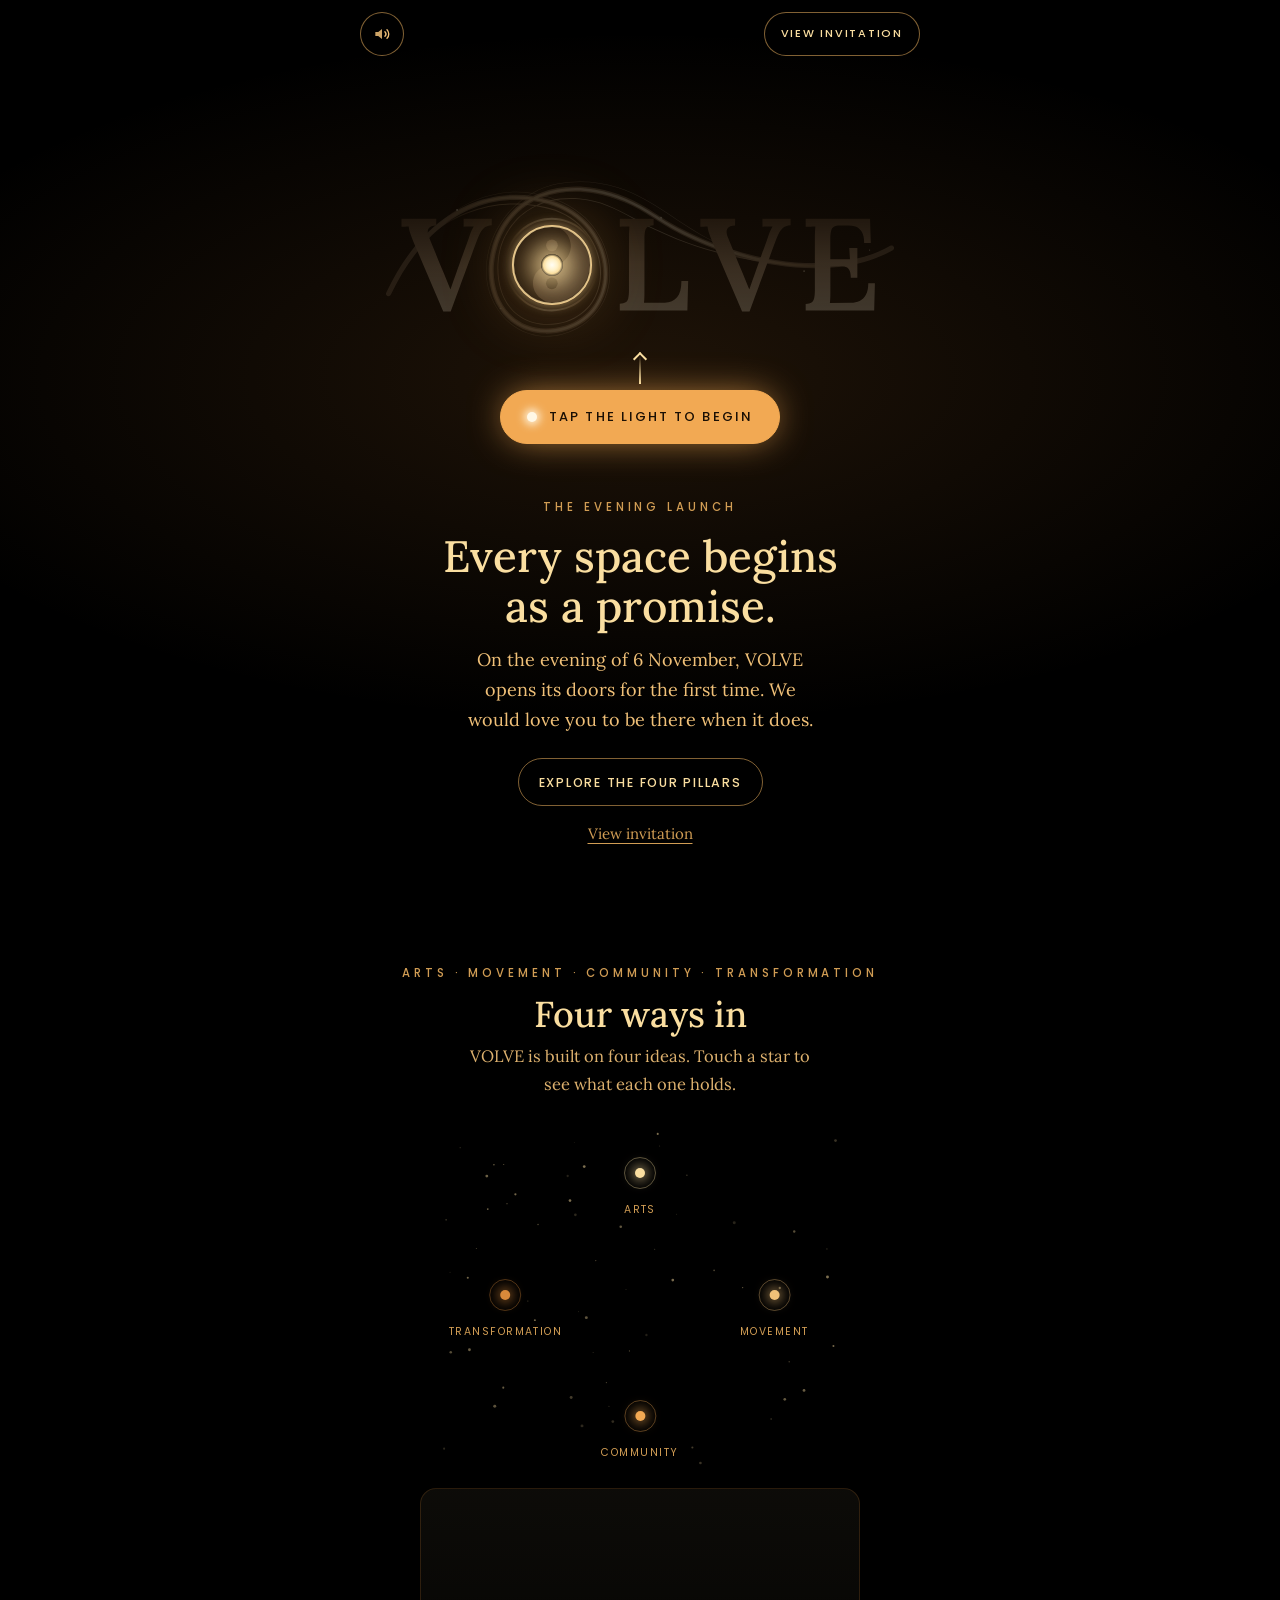
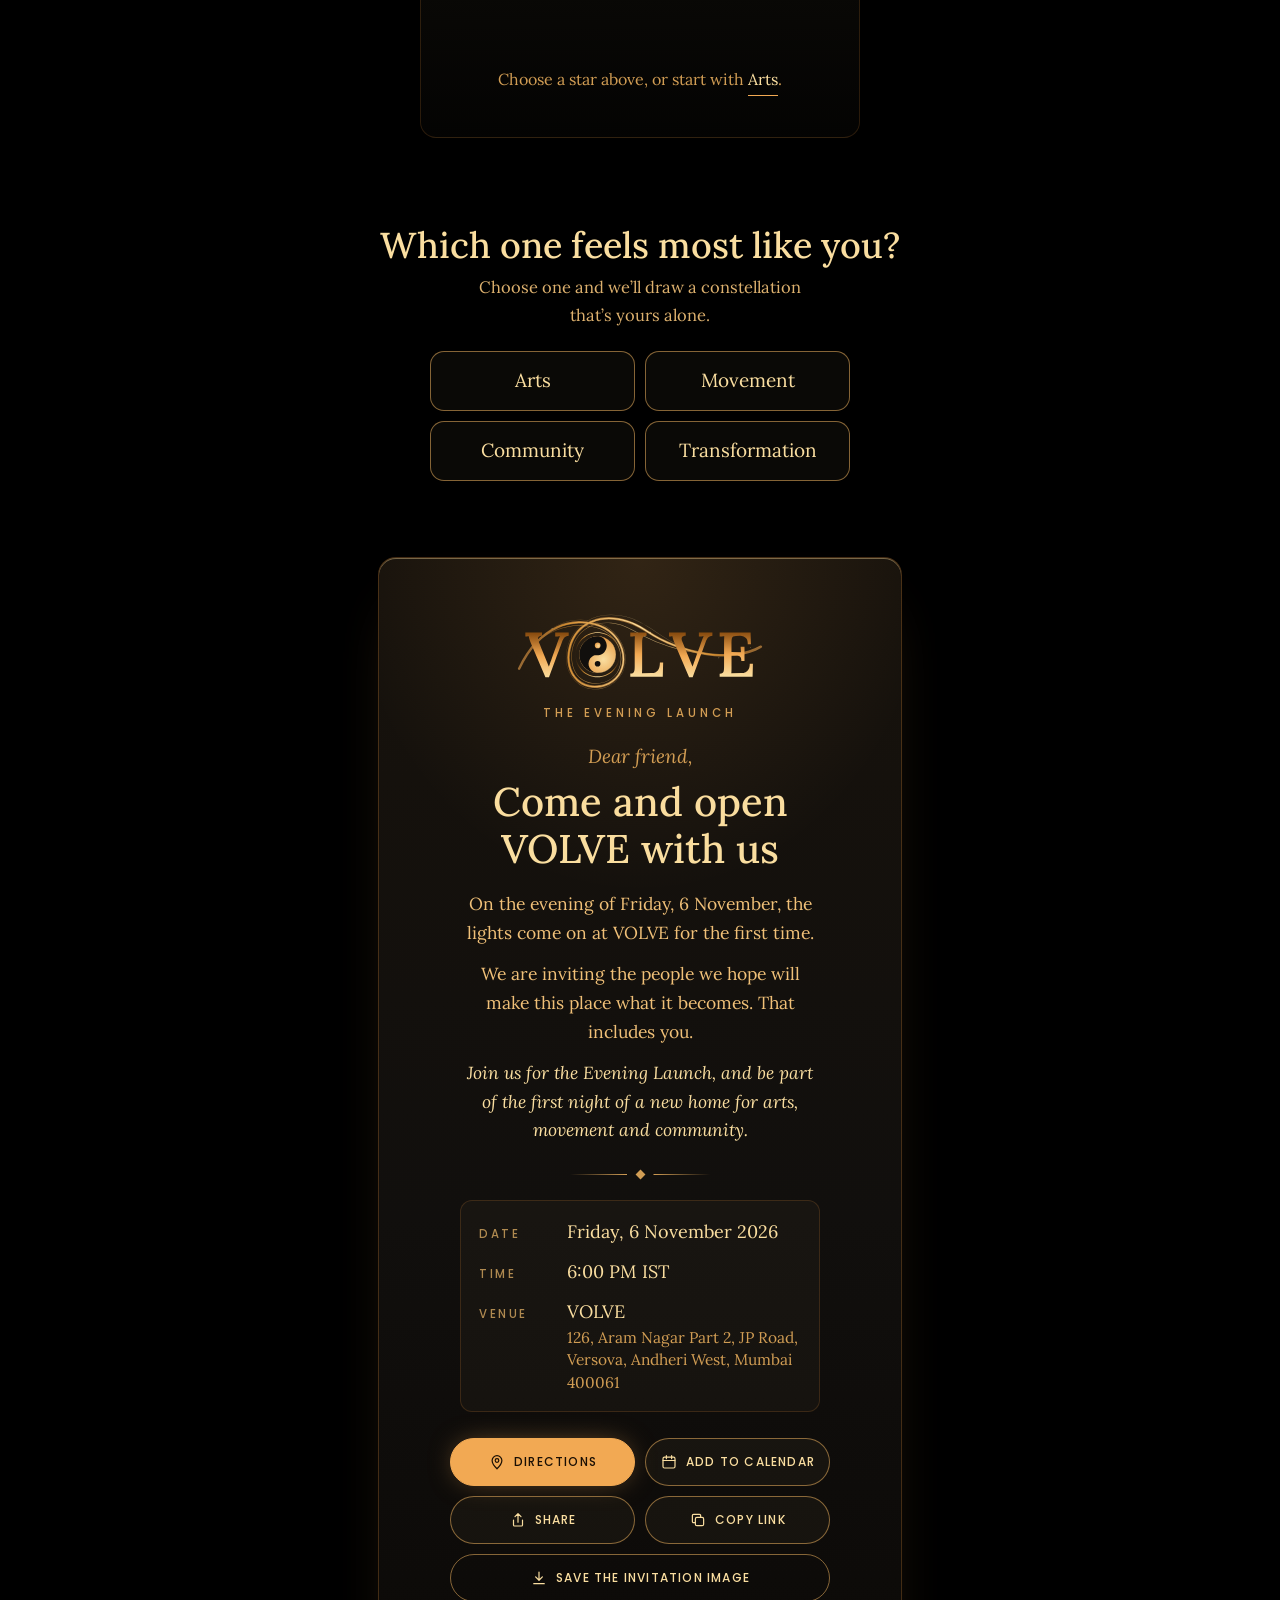
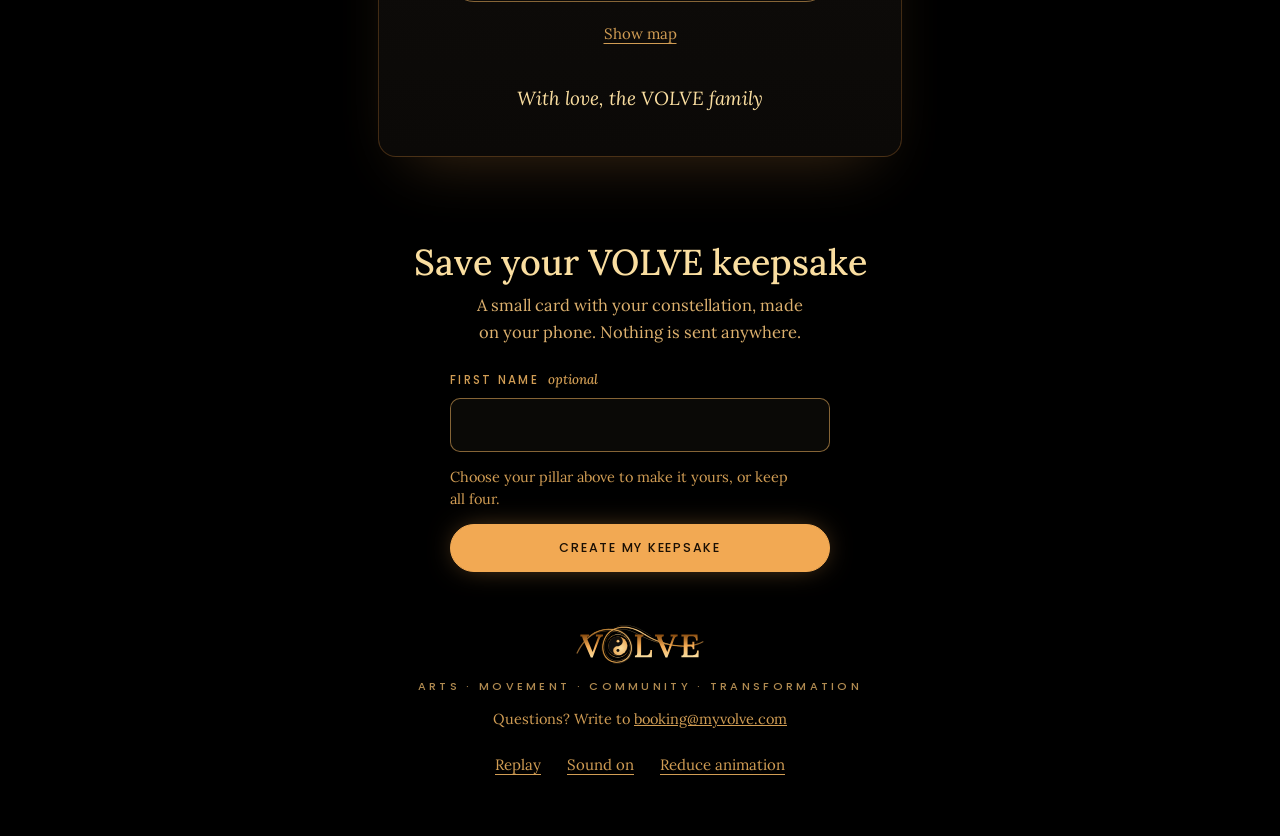
==== commit 79c55aee: "Evening: make 'tap the light' unmissable (bigger pulsing light, clear button, pointer) Co-Authored-B" ====
--- a/evening/index.html
+++ b/evening/index.html
@@ -26,7 +26,6 @@
 <link rel="stylesheet" href="evening.css">
 </head>
 <body class="evening">
-<div class="preview-bar" role="note">Preview · the date awaits final confirmation</div>
 
 <main>
   <!-- 1 · Enter the world of VOLVE -->
@@ -56,7 +55,13 @@
         <span class="sr-only">Touch the light to begin</span>
       </button>
     </div>
-    <p class="spark-cue" id="spark-cue" aria-live="polite">Touch the light</p>
+    <div class="cta-wrap">
+      <span class="cta-pointer" aria-hidden="true"></span>
+      <button type="button" class="spark-cta" id="spark-cta" aria-describedby="spark-cue">
+        <span class="cta-dot" aria-hidden="true"></span><span>Tap the light to begin</span>
+      </button>
+    </div>
+    <p class="spark-cue" id="spark-cue" aria-live="polite"></p>
 
     <div class="intro-copy">
       <p class="caps eyebrow">The Evening Launch</p>
--- a/evening/evening.css
+++ b/evening/evening.css
@@ -68,28 +68,54 @@
 @keyframes traceOut { to { opacity: 0; } }
 
 .spark {
-  position: absolute; left: 33%; top: 53.3%; width: 76px; height: 76px; margin: -38px 0 0 -38px; border-radius: 50%;
+  position: absolute; left: 33%; top: 53.3%; width: 96px; height: 96px; margin: -48px 0 0 -48px; border-radius: 50%;
   border: 0; padding: 0; cursor: pointer; background: transparent; -webkit-tap-highlight-color: transparent; touch-action: manipulation;
 }
 .spark::before {
-  content: ""; position: absolute; left: 50%; top: 50%; width: 14px; height: 14px; margin: -7px 0 0 -7px; border-radius: 50%;
-  background: radial-gradient(circle, #FFF8E6 0%, var(--champagne) 45%, rgba(242, 169, 83, .0) 72%);
-  box-shadow: 0 0 18px 6px rgba(250, 222, 160, .55), 0 0 60px 18px rgba(242, 169, 83, .25);
-  animation: breathe 2.6s ease-in-out infinite;
+  content: ""; position: absolute; left: 50%; top: 50%; width: 22px; height: 22px; margin: -11px 0 0 -11px; border-radius: 50%;
+  background: radial-gradient(circle, #FFFDF4 0%, #FFF1C8 35%, var(--champagne) 55%, rgba(242, 169, 83, 0) 75%);
+  box-shadow: 0 0 22px 10px rgba(250, 222, 160, .75), 0 0 70px 28px rgba(242, 169, 83, .38);
+  animation: breathe 1.8s ease-in-out infinite;
 }
 .spark::after {
-  content: ""; position: absolute; inset: 6px; border-radius: 50%; border: 1px solid rgba(250, 222, 160, .45);
-  animation: halo 2.6s ease-out infinite;
-}
-@keyframes breathe { 0%, 100% { transform: scale(1); } 50% { transform: scale(1.35); } }
-@keyframes halo { 0% { transform: scale(.4); opacity: .9; } 100% { transform: scale(1.5); opacity: 0; } }
+  content: ""; position: absolute; inset: 8px; border-radius: 50%; border: 2px solid rgba(250, 222, 160, .8);
+  box-shadow: 0 0 12px rgba(250, 222, 160, .5);
+  animation: halo 1.8s ease-out infinite;
+}
+.spark .ripple { position: absolute; inset: 8px; border-radius: 50%; border: 1.5px solid rgba(242, 169, 83, .7); animation: halo 1.8s ease-out .9s infinite; pointer-events: none; }
+@keyframes breathe { 0%, 100% { transform: scale(1); } 50% { transform: scale(1.3); } }
+@keyframes halo { 0% { transform: scale(.35); opacity: 1; } 100% { transform: scale(1.9); opacity: 0; } }
 .awake .spark { pointer-events: none; }
+.awake .spark .ripple { display: none; }
 .awake .spark::before { animation: burst .9s ease-out both; }
 .awake .spark::after { animation: ring 1.1s ease-out both; }
 @keyframes burst { 0% { transform: scale(1); opacity: 1; } 40% { transform: scale(3.2); opacity: 1; } 100% { transform: scale(5); opacity: 0; } }
 @keyframes ring { 0% { transform: scale(.6); opacity: 1; border-width: 2px; } 100% { transform: scale(2.4); opacity: 0; } }
 .spark:focus-visible { outline: 2px solid var(--amber); outline-offset: 2px; }
-.spark-cue { font-family: var(--f-caps); text-transform: uppercase; letter-spacing: .28em; font-size: 11.5px; color: var(--muted-gold); margin-top: 18px; min-height: 1.6em; }
+.js .lockup:not(.awake) { cursor: pointer; }
+
+/* The call to action under the logo: a clear button with a pointer up to the light */
+.cta-wrap { display: grid; justify-items: center; gap: 6px; margin-top: 14px; }
+.cta-pointer { width: 2px; height: 28px; background: linear-gradient(rgba(250, 222, 160, 0), var(--champagne)); position: relative; animation: point 1.6s ease-in-out infinite; }
+.cta-pointer::before { content: ""; position: absolute; left: 50%; top: -2px; width: 10px; height: 10px; margin-left: -5px; border-left: 2px solid var(--champagne); border-top: 2px solid var(--champagne); transform: rotate(45deg); }
+@keyframes point { 0%, 100% { transform: translateY(4px); opacity: .6; } 50% { transform: translateY(-4px); opacity: 1; } }
+.spark-cta {
+  display: inline-flex; align-items: center; gap: 12px; min-height: 54px; padding: 12px 26px; border-radius: 999px; cursor: pointer;
+  border: 1px solid var(--amber); background: var(--amber); color: var(--on-accent);
+  font-family: var(--f-caps); font-size: 13px; font-weight: 500; letter-spacing: .16em; text-transform: uppercase;
+  box-shadow: 0 0 0 0 rgba(242, 169, 83, .55), 0 0 36px -6px rgba(242, 169, 83, .8);
+  animation: ctaPulse 1.8s ease-out infinite; -webkit-tap-highlight-color: transparent;
+}
+.spark-cta:focus-visible { outline: 2px solid var(--champagne); outline-offset: 3px; }
+.cta-dot { width: 10px; height: 10px; border-radius: 50%; background: #FFF8E6; box-shadow: 0 0 8px 3px rgba(255, 248, 230, .9); flex: none; }
+@keyframes ctaPulse { 0% { box-shadow: 0 0 0 0 rgba(242, 169, 83, .55), 0 0 36px -6px rgba(242, 169, 83, .8); } 70% { box-shadow: 0 0 0 16px rgba(242, 169, 83, 0), 0 0 36px -6px rgba(242, 169, 83, .8); } 100% { box-shadow: 0 0 0 0 rgba(242, 169, 83, 0), 0 0 36px -6px rgba(242, 169, 83, .8); } }
+.woke .cta-wrap { display: none; }
+/* Until the light is touched, the other buttons step back so the light is the clear first move */
+.intro:not(.woke) .intro-actions .btn-primary { background: transparent; color: var(--champagne); border-color: var(--line-strong); box-shadow: none; }
+html:not(.js) .cta-wrap { display: none; }
+
+.spark-cue { font-family: var(--f-caps); text-transform: uppercase; letter-spacing: .28em; font-size: 11.5px; color: var(--muted-gold); margin-top: 18px; min-height: 0; }
+.spark-cue:empty { display: none; }
 
 .intro-copy { display: grid; gap: 14px; justify-items: center; margin-top: clamp(26px, 6vh, 56px); max-width: 30rem; }
 .intro-title { font-size: clamp(30px, 8.4vw, 44px); font-weight: 500; line-height: 1.14; color: var(--champagne); max-width: 17ch; }
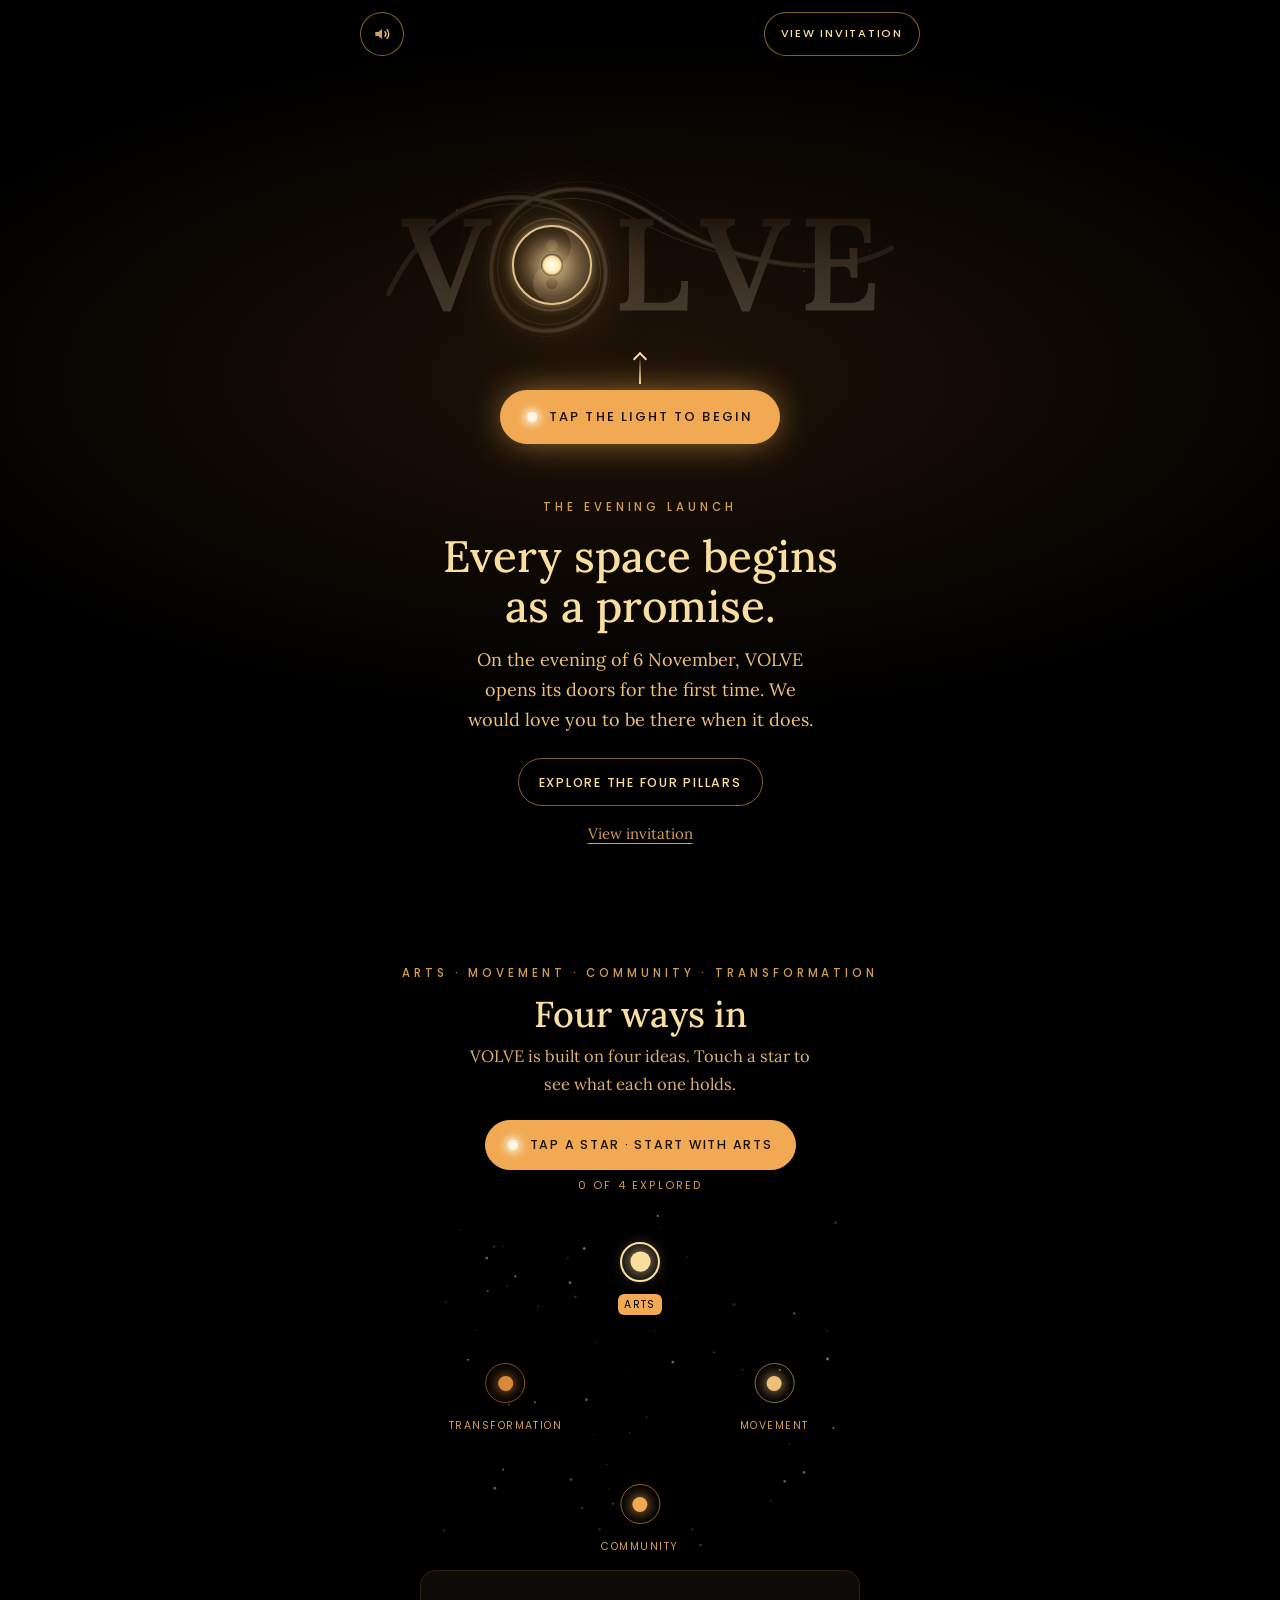
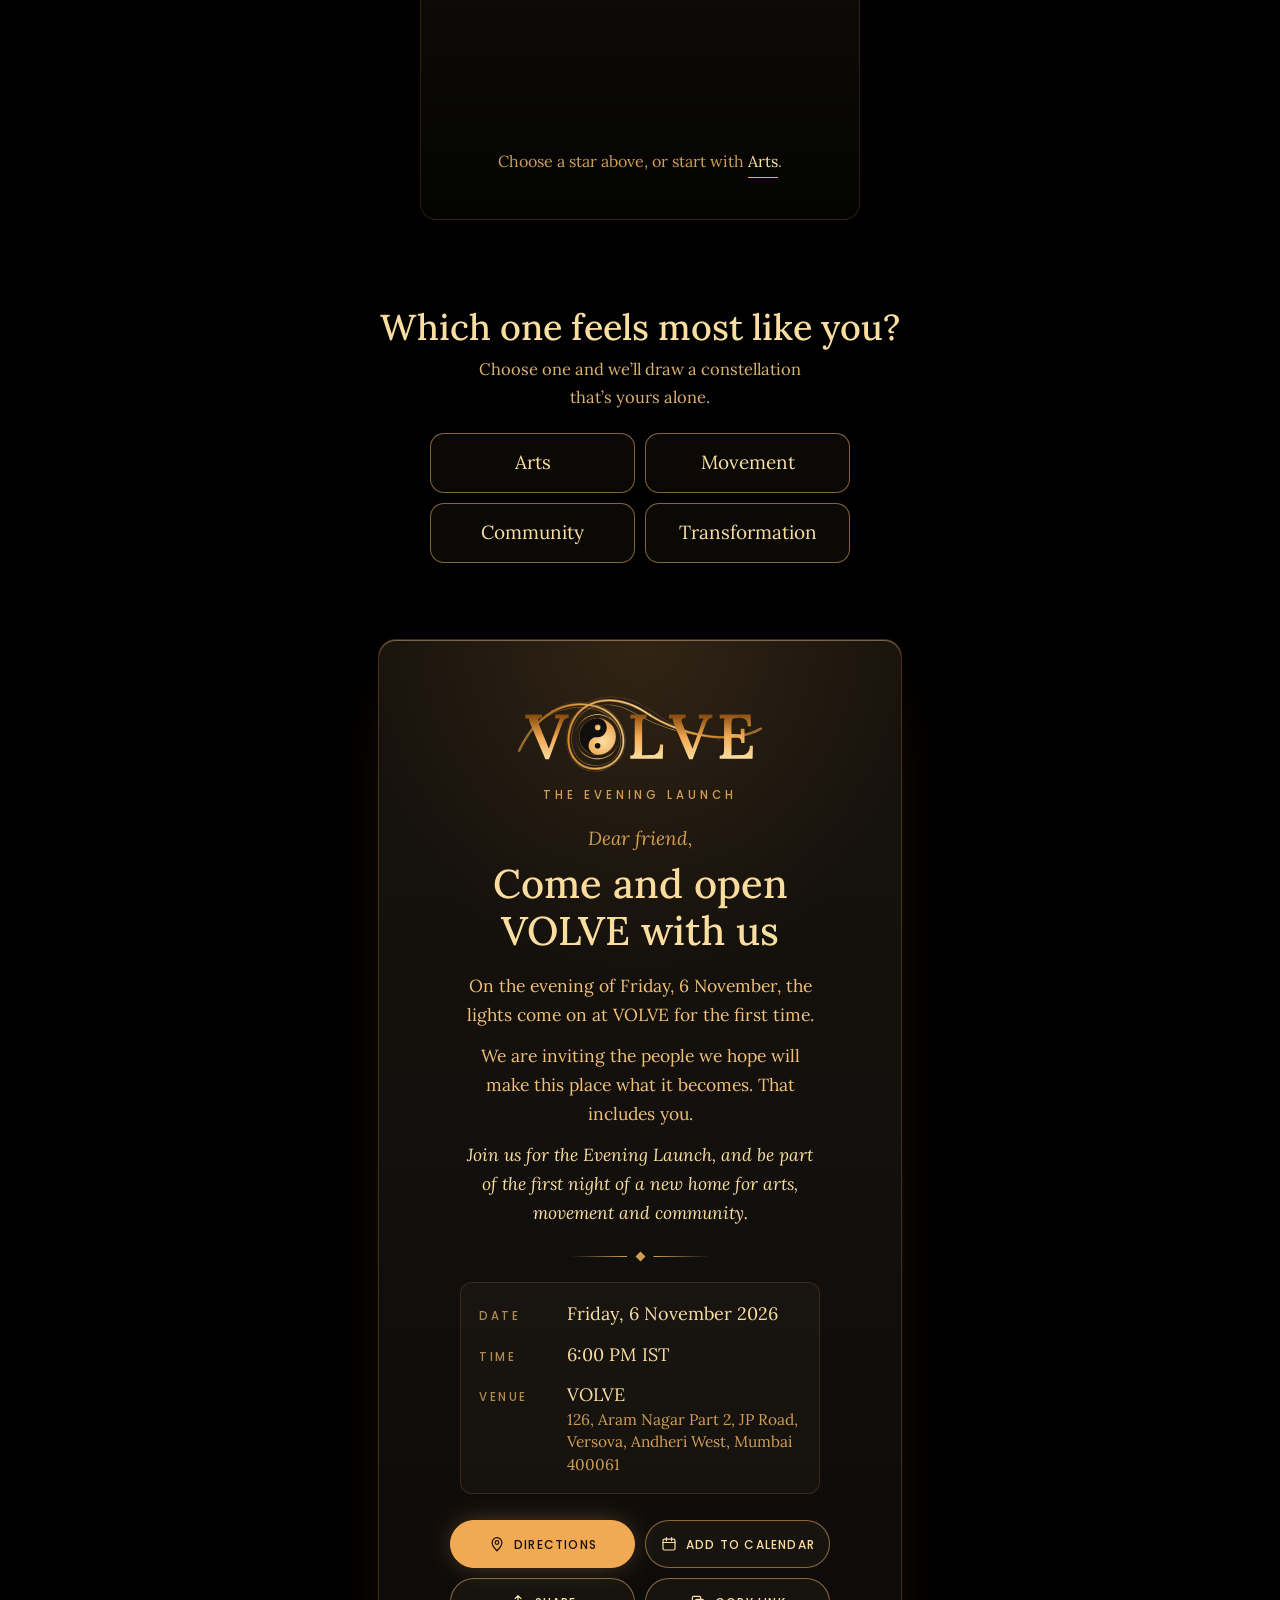
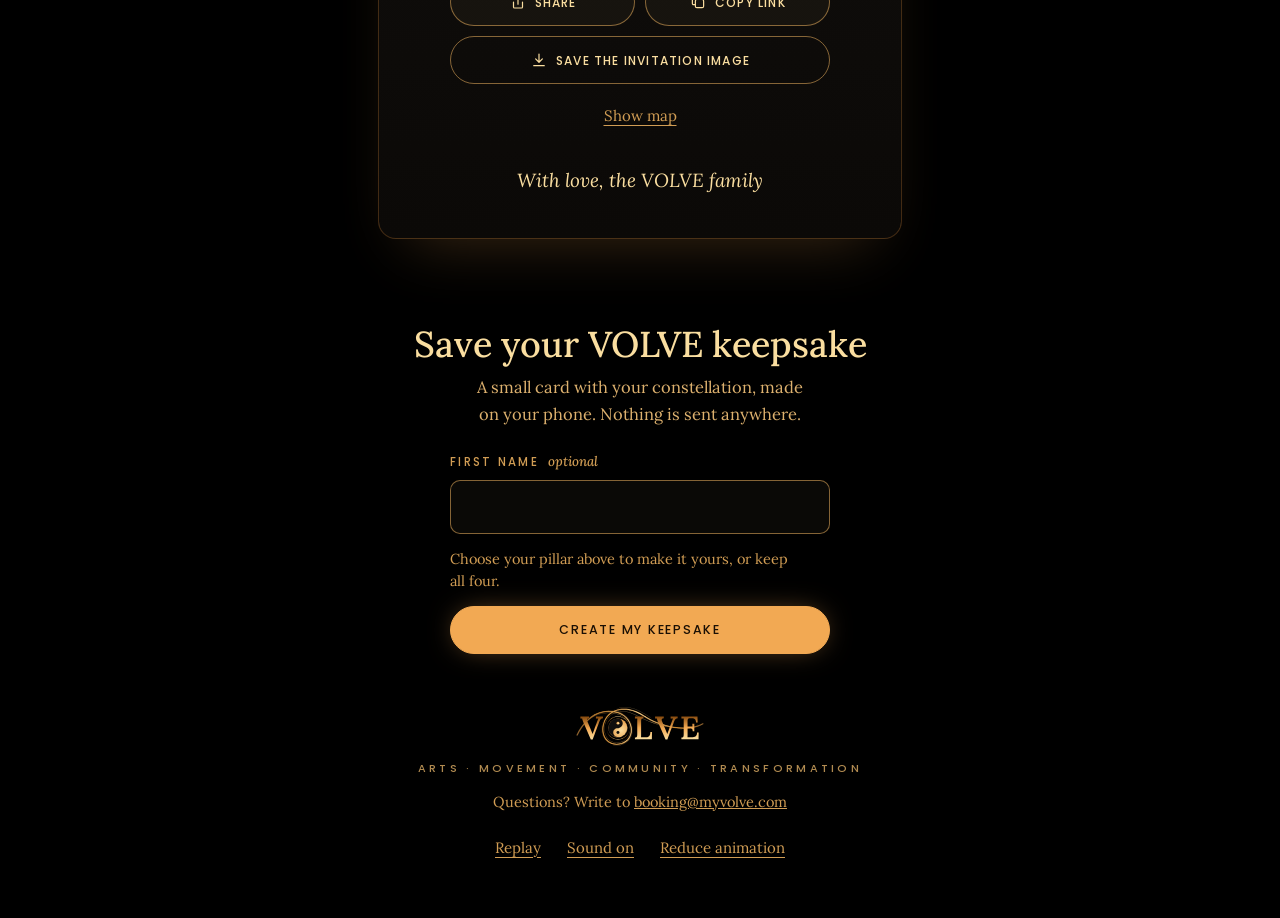
==== commit b2a90be0: "Clearer prompts: guided star taps (Evening) and a 'light the diya' button (Pooja) Co-Authored-By: Cl" ====
--- a/evening/index.html
+++ b/evening/index.html
@@ -81,6 +81,10 @@
       <h2 id="explore-title">Four ways in</h2>
       <p class="sub">VOLVE is built on four ideas. Touch a star to see what each one holds.</p>
 
+      <div class="star-guide" id="star-guide">
+        <button type="button" class="star-cta" id="star-cta"><span class="cta-dot" aria-hidden="true"></span><span id="star-cta-text">Tap a star · start with Arts</span></button>
+        <p class="guide-count" id="guide-count" aria-live="polite">0 of 4 explored</p>
+      </div>
       <div class="sky" id="sky">
         <svg class="sky-lines" viewBox="0 0 360 300" aria-hidden="true" focusable="false">
           <g class="dust"><circle cx="118.0" cy="48.0" r="0.99" opacity="0.15"/><circle cx="192.6" cy="110.8" r="0.45" opacity="0.31"/><circle cx="17.2" cy="130.6" r="0.46" opacity="0.15"/><circle cx="153.4" cy="245.4" r="0.51" opacity="0.20"/><circle cx="224.9" cy="280.7" r="0.92" opacity="0.27"/><circle cx="347.6" cy="17.6" r="1.17" opacity="0.23"/><circle cx="54.8" cy="38.4" r="0.68" opacity="0.43"/><circle cx="67.6" cy="173.8" r="0.98" opacity="0.26"/><circle cx="196.8" cy="22.3" r="0.45" opacity="0.20"/><circle cx="243.5" cy="128.9" r="0.68" opacity="0.34"/><circle cx="163.5" cy="91.5" r="1.11" opacity="0.39"/><circle cx="89.9" cy="171.7" r="0.87" opacity="0.45"/><circle cx="260.8" cy="88.1" r="1.28" opacity="0.16"/><circle cx="151.2" cy="225.1" r="0.54" opacity="0.31"/><circle cx="17.8" cy="199.1" r="1.09" opacity="0.34"/><circle cx="312.2" cy="95.6" r="1.03" opacity="0.35"/><circle cx="208.1" cy="137.2" r="1.16" opacity="0.48"/><circle cx="170.9" cy="197.9" r="0.45" opacity="0.39"/><circle cx="231.8" cy="294.0" r="1.14" opacity="0.23"/><circle cx="139.8" cy="199.2" r="0.42" opacity="0.30"/><circle cx="63.2" cy="38.2" r="0.45" opacity="0.41"/><circle cx="49.5" cy="76.3" r="0.75" opacity="0.45"/><circle cx="32.4" cy="135.2" r="0.89" opacity="0.46"/><circle cx="292.4" cy="256.3" r="0.65" opacity="0.28"/><circle cx="130.3" cy="262.2" r="1.26" opacity="0.18"/><circle cx="66.0" cy="71.7" r="0.61" opacity="0.30"/><circle cx="211.4" cy="80.7" r="0.40" opacity="0.28"/><circle cx="134.0" cy="169.4" r="1.26" opacity="0.38"/><circle cx="185.5" cy="184.3" r="1.01" opacity="0.14"/><circle cx="320.6" cy="231.8" r="1.19" opacity="0.42"/><circle cx="142.1" cy="120.5" r="0.49" opacity="0.36"/><circle cx="25.9" cy="23.7" r="0.59" opacity="0.18"/><circle cx="123.7" cy="19.4" r="0.40" opacity="0.18"/><circle cx="39.7" cy="110.2" r="0.42" opacity="0.45"/><circle cx="220.2" cy="47.4" r="0.63" opacity="0.25"/><circle cx="132.2" cy="39.9" r="1.16" opacity="0.50"/><circle cx="168.0" cy="145.3" r="0.48" opacity="0.16"/><circle cx="124.6" cy="81.3" r="1.15" opacity="0.18"/><circle cx="12.1" cy="281.7" r="0.88" opacity="0.18"/><circle cx="195.2" cy="11.9" r="0.88" opacity="0.49"/><circle cx="307.9" cy="207.3" r="0.64" opacity="0.26"/><circle cx="62.8" cy="229.4" r="0.88" opacity="0.42"/><circle cx="120.0" cy="69.1" r="1.13" opacity="0.49"/><circle cx="304.1" cy="239.4" r="1.14" opacity="0.40"/><circle cx="83.8" cy="155.2" r="0.72" opacity="0.13"/><circle cx="13.8" cy="85.6" r="0.63" opacity="0.38"/><circle cx="340.7" cy="134.6" r="1.24" opacity="0.50"/><circle cx="340.2" cy="110.5" r="0.60" opacity="0.21"/><circle cx="73.2" cy="63.7" r="0.96" opacity="0.46"/><circle cx="299.8" cy="144.0" r="0.99" opacity="0.42"/><circle cx="33.8" cy="196.9" r="1.22" opacity="0.42"/><circle cx="268.0" cy="143.6" r="0.56" opacity="0.42"/><circle cx="121.0" cy="237.8" r="1.27" opacity="0.27"/><circle cx="145.3" cy="280.5" r="1.05" opacity="0.18"/><circle cx="48.7" cy="48.1" r="1.21" opacity="0.43"/><circle cx="55.5" cy="245.3" r="1.28" opacity="0.37"/><circle cx="127.3" cy="164.2" r="0.52" opacity="0.13"/><circle cx="345.8" cy="193.7" r="0.87" opacity="0.47"/><circle cx="156.7" cy="258.5" r="1.14" opacity="0.20"/><circle cx="92.6" cy="89.5" r="0.62" opacity="0.34"/></g>
--- a/evening/evening.css
+++ b/evening/evening.css
@@ -140,15 +140,29 @@
   display: grid; justify-items: center; gap: 6px; min-width: 64px; padding: 4px 6px 6px; border: 0; background: none; cursor: pointer;
   -webkit-tap-highlight-color: transparent; border-radius: 12px;
 }
-.star .dot { position: relative; width: 40px; height: 40px; border-radius: 50%; display: block; }
-.star .dot::before { content: ""; position: absolute; left: 50%; top: 50%; width: 10px; height: 10px; margin: -5px 0 0 -5px; border-radius: 50%; background: var(--c); box-shadow: 0 0 12px 3px color-mix(in srgb, var(--c) 55%, transparent); transition: transform .4s ease, box-shadow .4s ease; }
-.star .dot::after { content: ""; position: absolute; inset: 4px; border-radius: 50%; border: 1px solid var(--c); opacity: .35; animation: twinkle 3.4s ease-in-out infinite; }
+.star .dot { position: relative; width: 52px; height: 52px; border-radius: 50%; display: block; }
+.star .dot::before { content: ""; position: absolute; left: 50%; top: 50%; width: 15px; height: 15px; margin: -7.5px 0 0 -7.5px; border-radius: 50%; background: var(--c); box-shadow: 0 0 12px 3px color-mix(in srgb, var(--c) 55%, transparent); transition: transform .4s ease, box-shadow .4s ease; }
+.star .dot::after { content: ""; position: absolute; inset: 6px; border-radius: 50%; border: 1.5px solid var(--c); opacity: .55; animation: twinkle 2.4s ease-in-out infinite; }
 .star:nth-of-type(2) .dot::after { animation-delay: -.8s; } .star:nth-of-type(3) .dot::after { animation-delay: -1.6s; } .star:nth-of-type(4) .dot::after { animation-delay: -2.4s; }
 @keyframes twinkle { 0%, 100% { transform: scale(.85); opacity: .25; } 50% { transform: scale(1.1); opacity: .6; } }
 .star .name { font-family: var(--f-caps); text-transform: uppercase; letter-spacing: .14em; font-size: 10.5px; color: var(--muted-gold); background: var(--noir); padding: 2px 6px; border-radius: 6px; white-space: nowrap; }
 .star[aria-pressed="true"] .dot::before { transform: scale(1.7); box-shadow: 0 0 22px 8px color-mix(in srgb, var(--c) 60%, transparent); }
 .star[aria-pressed="true"] .name { color: var(--champagne); }
 .star.seen .dot::after { opacity: .7; animation: none; }
+/* the star we suggest next ripples like the opening light */
+.star.next-up .dot::after { border-width: 2px; opacity: 1; animation: halo 1.8s ease-out infinite; }
+.star.next-up .dot::before { transform: scale(1.35); animation: breathe 1.8s ease-in-out infinite; }
+.star.next-up .name { color: var(--noir); background: var(--amber); }
+.star-guide { display: grid; justify-items: center; gap: 6px; margin: 4px auto 6px; }
+.star-cta {
+  display: inline-flex; align-items: center; gap: 12px; min-height: 50px; padding: 10px 22px; border-radius: 999px; cursor: pointer;
+  border: 1px solid var(--amber); background: var(--amber); color: var(--on-accent);
+  font-family: var(--f-caps); font-size: 12.5px; font-weight: 500; letter-spacing: .14em; text-transform: uppercase;
+  animation: ctaPulse 1.8s ease-out infinite; -webkit-tap-highlight-color: transparent;
+}
+.star-cta:focus-visible { outline: 2px solid var(--champagne); outline-offset: 3px; }
+.guide-count { font-family: var(--f-caps); font-size: 11px; letter-spacing: .2em; text-transform: uppercase; color: var(--muted-gold); }
+.star-guide.done { display: none; }
 .star:focus-visible { outline: 2px solid var(--amber); outline-offset: 2px; }
 
 .panel { margin: 18px auto 0; max-width: 440px; border-radius: 16px; padding: 18px 18px 22px; border: 1px solid rgba(192, 120, 48, .2);
@@ -227,5 +241,5 @@
 .link-btn { color: var(--muted-gold); }
 .foot-logo { width: 130px; height: auto; }
 
-@media (max-width: 360px) { .star .name { font-size: 9.5px; letter-spacing: .08em; padding: 2px 3px; } }
+@media (max-width: 360px) { .star .name { font-size: 9.5px; letter-spacing: .08em; padding: 2px 3px; } .star .dot { width: 42px; height: 42px; } .star { min-width: 0; padding: 2px; } }
 @media (min-width: 720px) { .card { padding: 54px 48px 42px; } }
